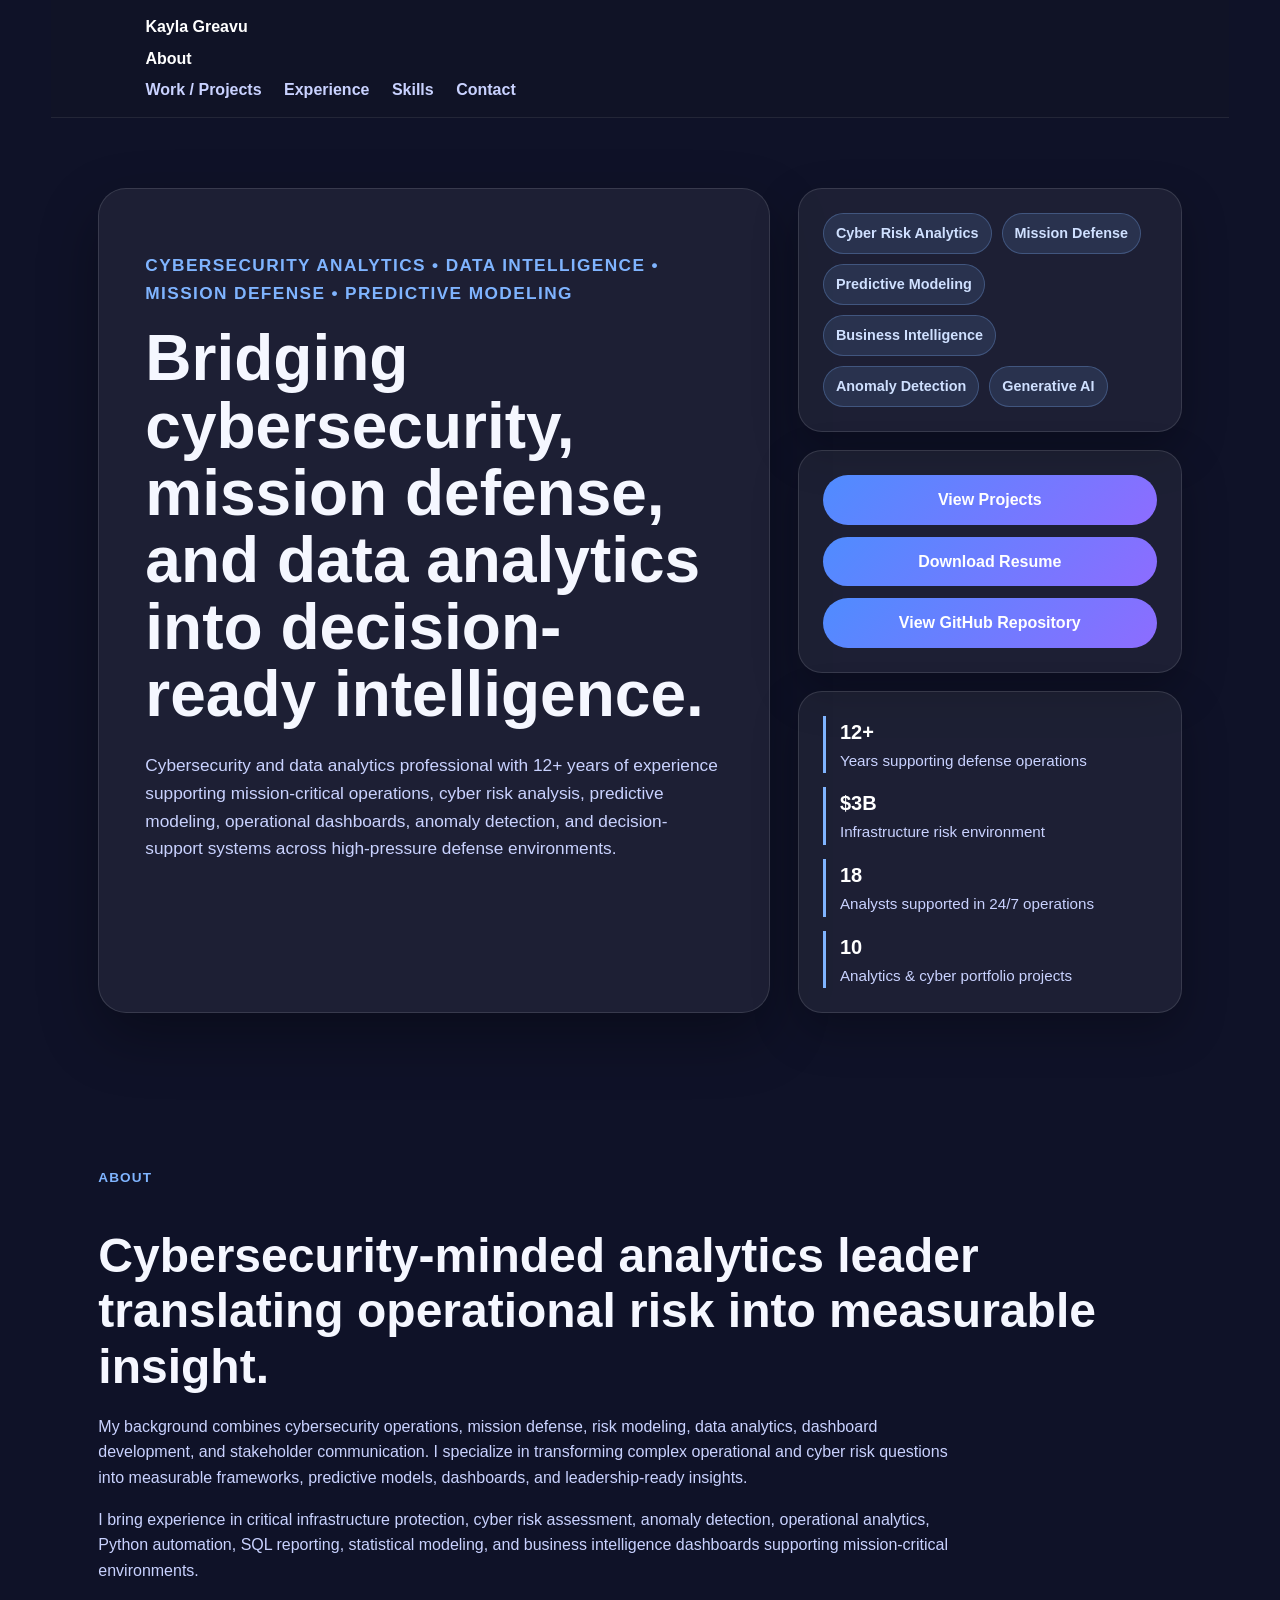
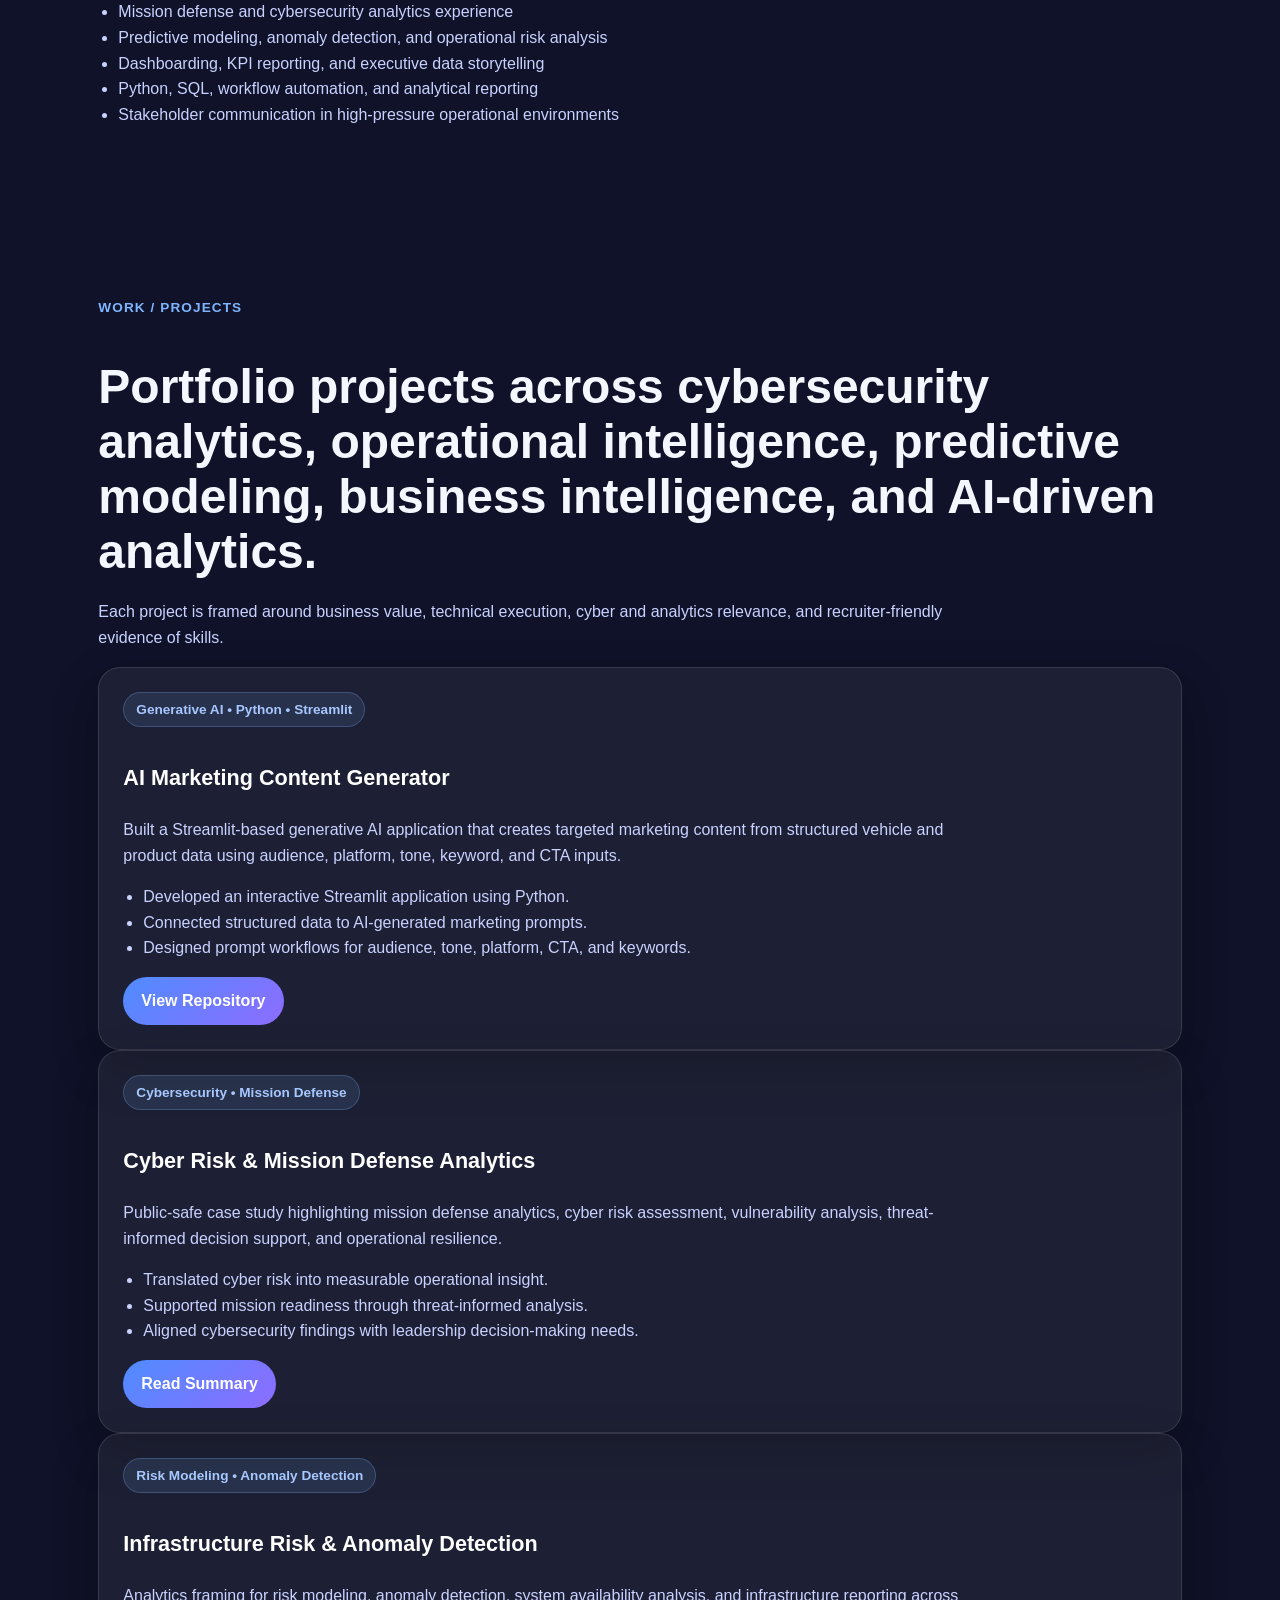
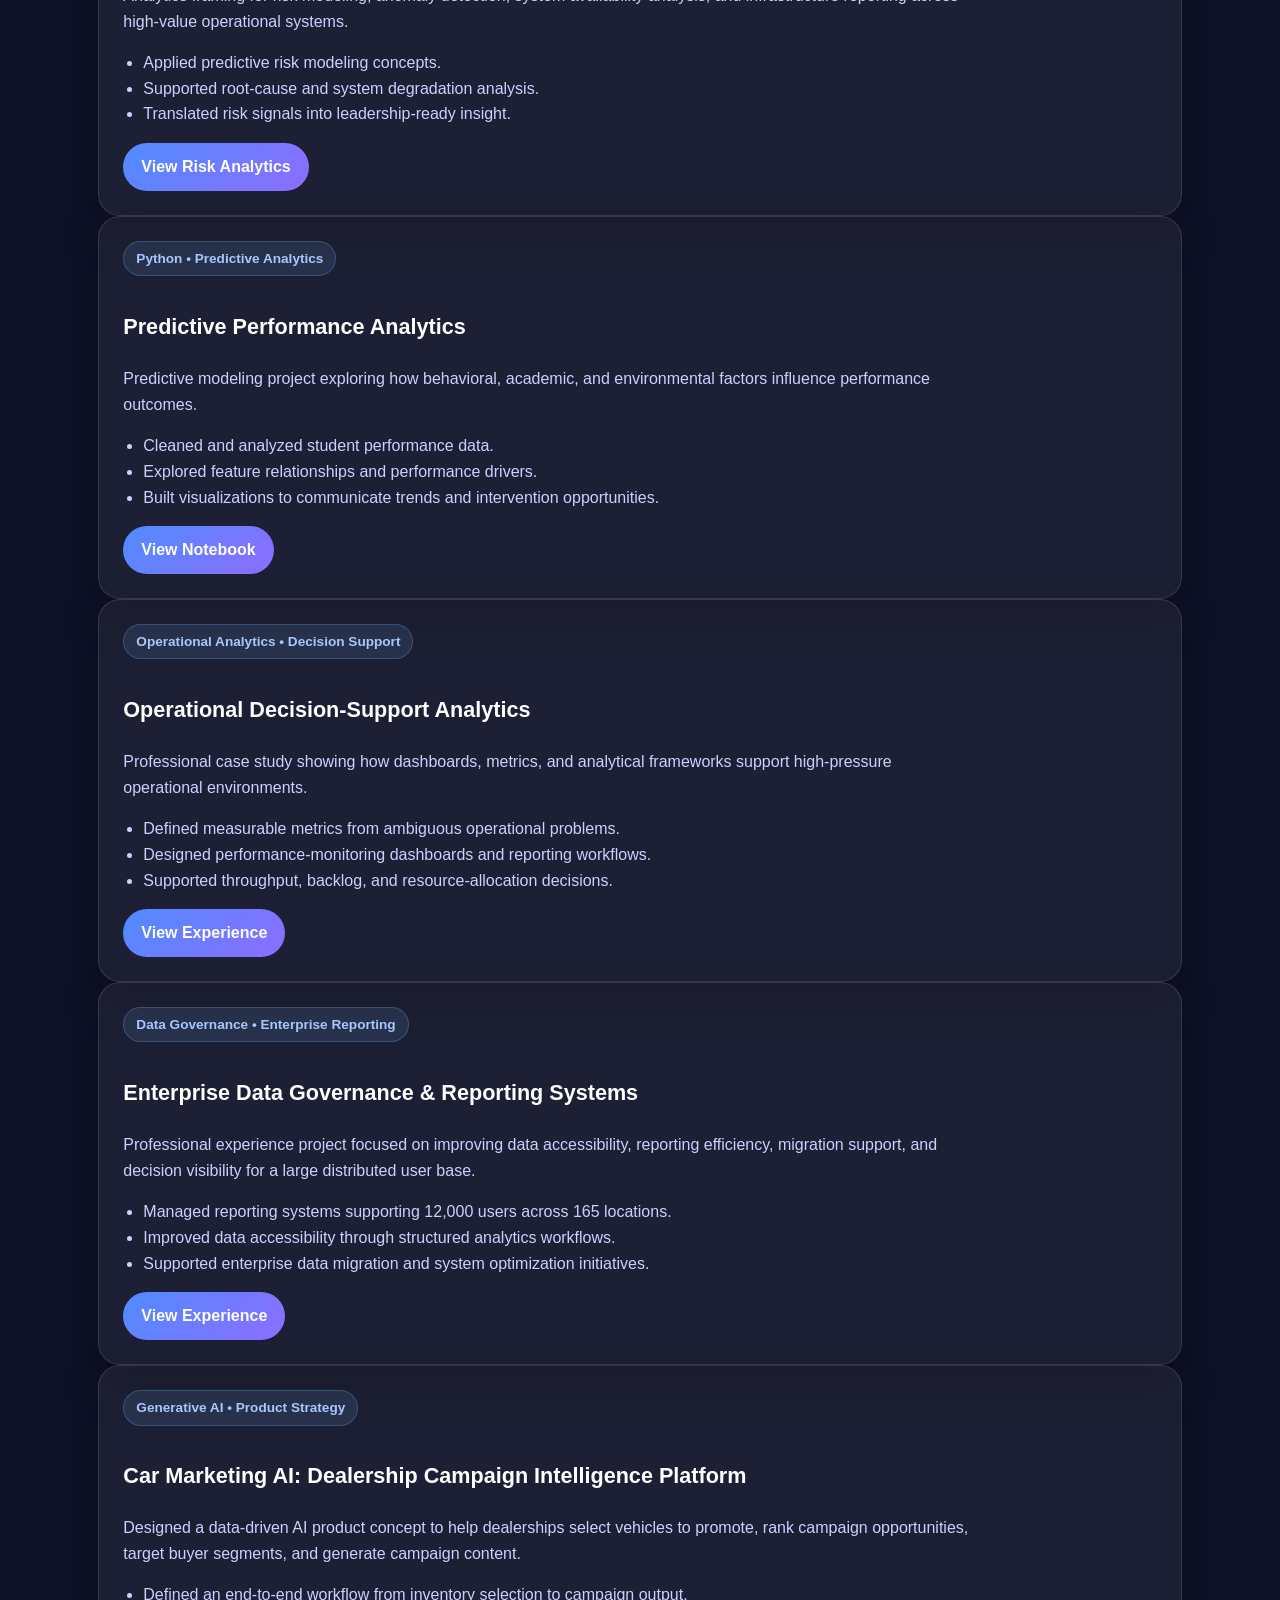
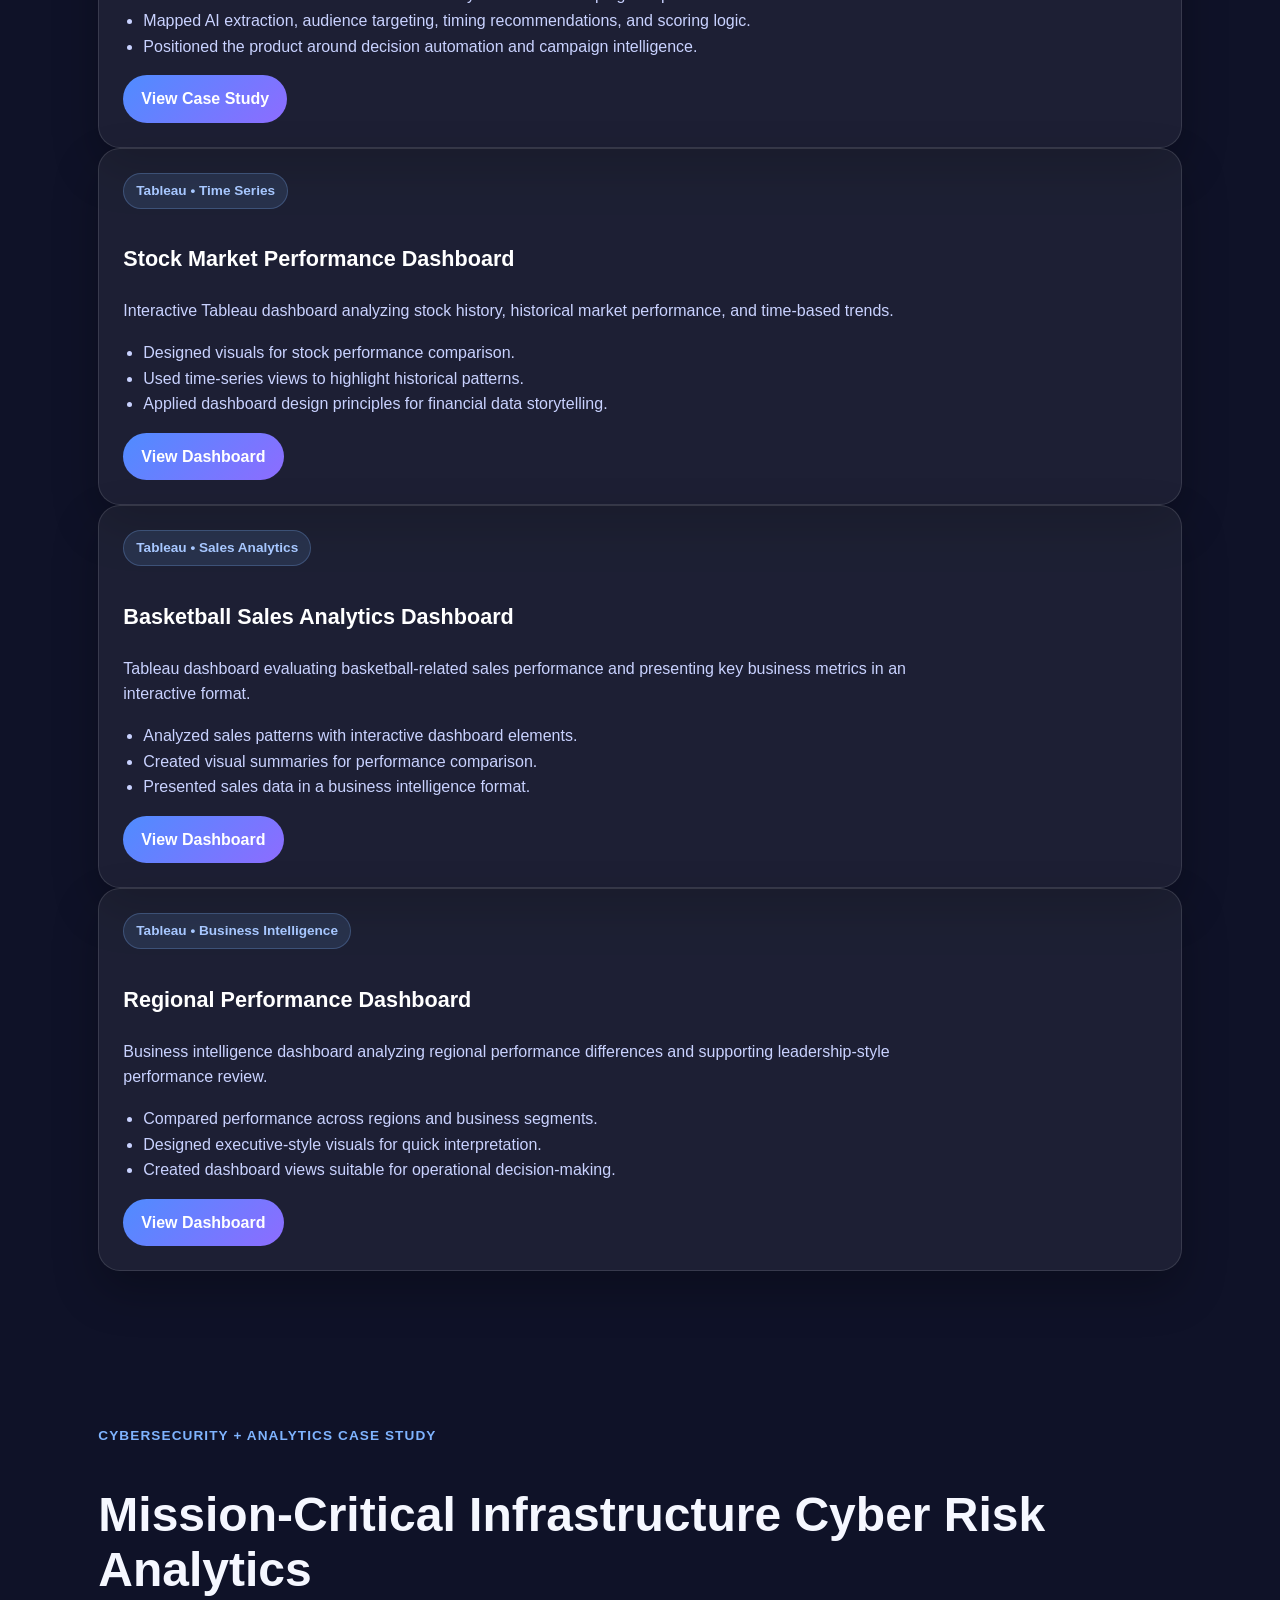
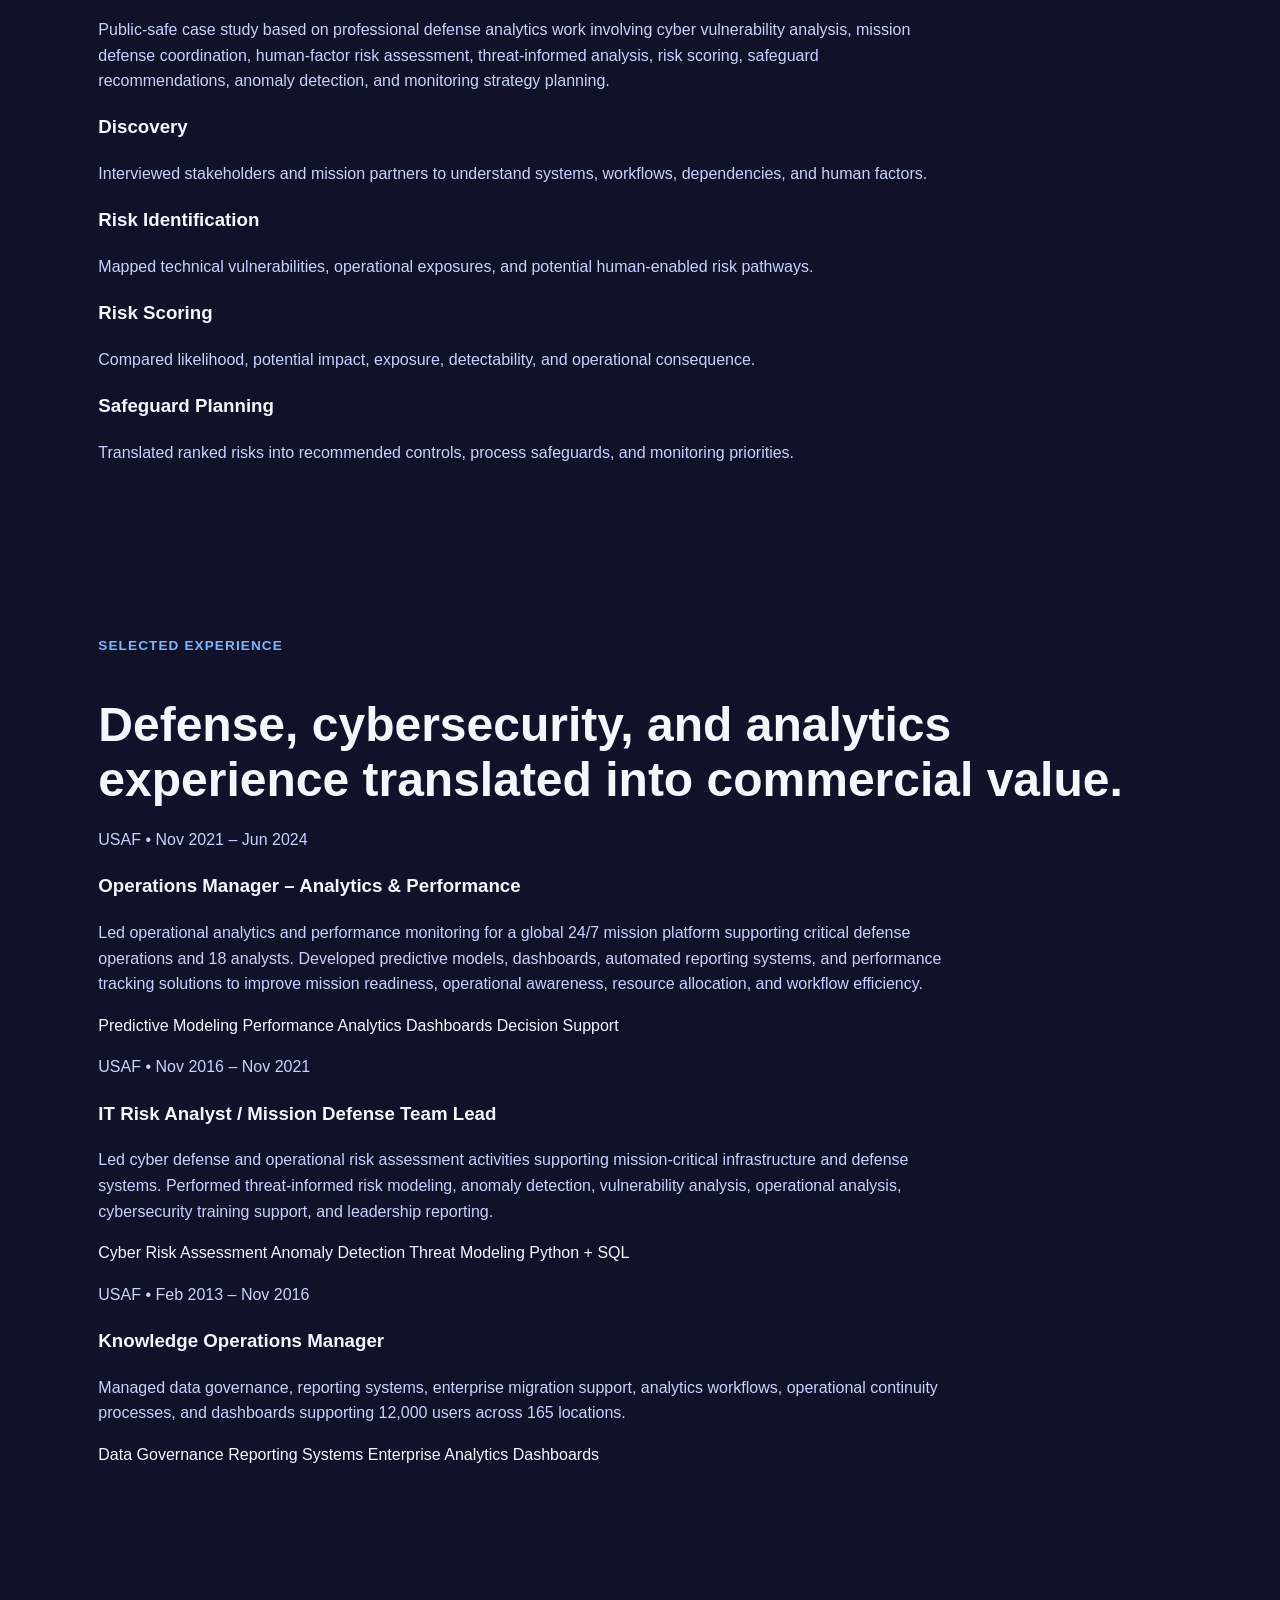
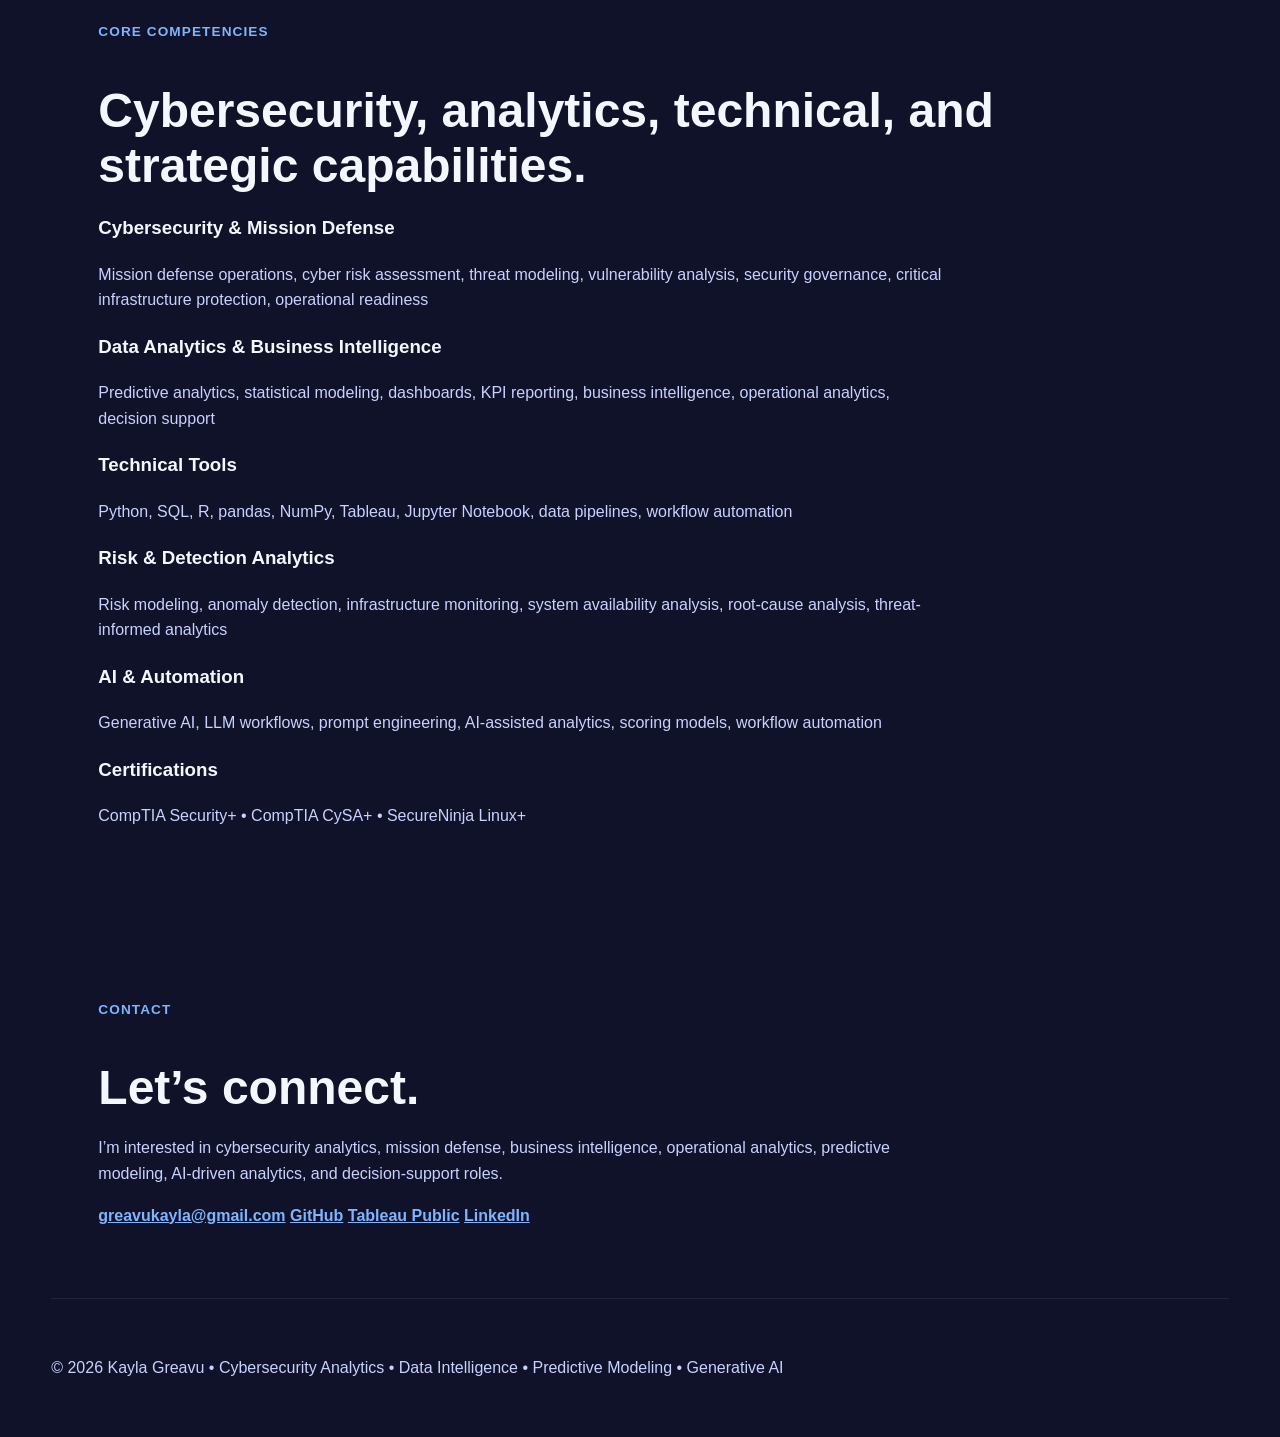
==== index.html @ f74350b9 "Update index.html" ====
<!DOCTYPE html>
<html lang="en">
<head>
  <meta charset="UTF-8" />
  <meta name="viewport" content="width=device-width, initial-scale=1.0" />

  <meta
    name="description"
    content="Kayla Greavu portfolio for cybersecurity analytics, mission defense, data analytics, predictive modeling, business intelligence, and generative AI projects."
  />

  <title>Kayla Greavu | Cybersecurity Analytics & Data Intelligence Portfolio</title>

  <link rel="stylesheet" href="Assets/CSS/style.css" />
</head>

<body>
  <header class="site-header">
    <nav class="navbar" aria-label="Primary navigation">
      <a class="brand" href="#home">Kayla Greavu</a>

      <div class="nav-links">
        <a href="#about">About</a>
        <a href="#projects">Work / Projects</a>
        <a href="#experience">Experience</a>
        <a href="#skills">Skills</a>
        <a href="#contact">Contact</a>
      </div>
    </nav>
  </header>

  <main>
    <section class="hero section-shell" id="home">
      <div class="hero-grid">
        <div class="hero-content">
          <p class="section-label">
            Cybersecurity Analytics • Data Intelligence • Mission Defense • Predictive Modeling
          </p>

          <h1>
            Bridging cybersecurity, mission defense, and data analytics into decision-ready intelligence.
          </h1>

          <p class="hero-copy">
            Cybersecurity and data analytics professional with 12+ years of experience supporting
            mission-critical operations, cyber risk analysis, predictive modeling, operational dashboards,
            anomaly detection, and decision-support systems across high-pressure defense environments.
          </p>
        </div>

        <aside class="hero-sidebar">
          <div class="hero-tags">
            <span>Cyber Risk Analytics</span>
            <span>Mission Defense</span>
            <span>Predictive Modeling</span>
            <span>Business Intelligence</span>
            <span>Anomaly Detection</span>
            <span>Generative AI</span>
          </div>

          <div class="hero-actions">
            <a href="#projects">View Projects</a>
            <a href="resume/Kayla_Greavu_Resume_2026.pdf">Download Resume</a>
            <a href="https://github.com/PaperCrane-Design/kayla-greavu-portfolio">
              View GitHub Repository
            </a>
          </div>

          <div class="hero-metrics">
            <div class="hero-metric">
              <strong>12+</strong>
              <span>Years supporting defense operations</span>
            </div>

            <div class="hero-metric">
              <strong>$3B</strong>
              <span>Infrastructure risk environment</span>
            </div>

            <div class="hero-metric">
              <strong>18</strong>
              <span>Analysts supported in 24/7 operations</span>
            </div>

            <div class="hero-metric">
              <strong>10</strong>
              <span>Analytics & cyber portfolio projects</span>
            </div>
          </div>
        </aside>
      </div>
    </section>

    <section id="about" class="section-shell two-column">
      <div>
        <p class="section-label">About</p>
        <h2>
          Cybersecurity-minded analytics leader translating operational risk into measurable insight.
        </h2>
      </div>

      <div>
        <p>
          My background combines cybersecurity operations, mission defense, risk modeling,
          data analytics, dashboard development, and stakeholder communication. I specialize
          in transforming complex operational and cyber risk questions into measurable frameworks,
          predictive models, dashboards, and leadership-ready insights.
        </p>

        <p>
          I bring experience in critical infrastructure protection, cyber risk assessment,
          anomaly detection, operational analytics, Python automation, SQL reporting,
          statistical modeling, and business intelligence dashboards supporting mission-critical environments.
        </p>

        <ul class="check-list">
          <li>Mission defense and cybersecurity analytics experience</li>
          <li>Predictive modeling, anomaly detection, and operational risk analysis</li>
          <li>Dashboarding, KPI reporting, and executive data storytelling</li>
          <li>Python, SQL, workflow automation, and analytical reporting</li>
          <li>Stakeholder communication in high-pressure operational environments</li>
        </ul>
      </div>
    </section>

    <section id="projects" class="section-shell">
      <div class="section-heading">
        <p class="section-label">Work / Projects</p>

        <h2>
          Portfolio projects across cybersecurity analytics, operational intelligence,
          predictive modeling, business intelligence, and AI-driven analytics.
        </h2>

        <p>
          Each project is framed around business value, technical execution, cyber and analytics relevance,
          and recruiter-friendly evidence of skills.
        </p>
      </div>

      <div class="project-grid">
        <article class="project-card featured">
          <span class="tag">Generative AI • Python • Streamlit</span>

          <h3>AI Marketing Content Generator</h3>

          <p>
            Built a Streamlit-based generative AI application that creates targeted marketing content
            from structured vehicle and product data using audience, platform, tone, keyword, and CTA inputs.
          </p>

          <ul>
            <li>Developed an interactive Streamlit application using Python.</li>
            <li>Connected structured data to AI-generated marketing prompts.</li>
            <li>Designed prompt workflows for audience, tone, platform, CTA, and keywords.</li>
          </ul>

          <a href="https://github.com/PaperCrane-Design/kayla-greavu-portfolio/tree/main/AI%20Marketing%20Content%20Generator">
            View Repository
          </a>
        </article>

        <article class="project-card">
          <span class="tag">Cybersecurity • Mission Defense</span>

          <h3>Cyber Risk & Mission Defense Analytics</h3>

          <p>
            Public-safe case study highlighting mission defense analytics, cyber risk assessment,
            vulnerability analysis, threat-informed decision support, and operational resilience.
          </p>

          <ul>
            <li>Translated cyber risk into measurable operational insight.</li>
            <li>Supported mission readiness through threat-informed analysis.</li>
            <li>Aligned cybersecurity findings with leadership decision-making needs.</li>
          </ul>

          <a href="#risk-analytics">Read Summary</a>
        </article>

        <article class="project-card">
          <span class="tag">Risk Modeling • Anomaly Detection</span>

          <h3>Infrastructure Risk & Anomaly Detection</h3>

          <p>
            Analytics framing for risk modeling, anomaly detection, system availability analysis,
            and infrastructure reporting across high-value operational systems.
          </p>

          <ul>
            <li>Applied predictive risk modeling concepts.</li>
            <li>Supported root-cause and system degradation analysis.</li>
            <li>Translated risk signals into leadership-ready insight.</li>
          </ul>

          <a href="#risk-analytics">View Risk Analytics</a>
        </article>

        <article class="project-card">
          <span class="tag">Python • Predictive Analytics</span>

          <h3>Predictive Performance Analytics</h3>

          <p>
            Predictive modeling project exploring how behavioral, academic, and environmental factors
            influence performance outcomes.
          </p>

          <ul>
            <li>Cleaned and analyzed student performance data.</li>
            <li>Explored feature relationships and performance drivers.</li>
            <li>Built visualizations to communicate trends and intervention opportunities.</li>
          </ul>

          <a href="notebooks/predictive-performance-analytics.ipynb">View Notebook</a>
        </article>

        <article class="project-card">
          <span class="tag">Operational Analytics • Decision Support</span>

          <h3>Operational Decision-Support Analytics</h3>

          <p>
            Professional case study showing how dashboards, metrics, and analytical frameworks
            support high-pressure operational environments.
          </p>

          <ul>
            <li>Defined measurable metrics from ambiguous operational problems.</li>
            <li>Designed performance-monitoring dashboards and reporting workflows.</li>
            <li>Supported throughput, backlog, and resource-allocation decisions.</li>
          </ul>

          <a href="#experience">View Experience</a>
        </article>

        <article class="project-card">
          <span class="tag">Data Governance • Enterprise Reporting</span>

          <h3>Enterprise Data Governance & Reporting Systems</h3>

          <p>
            Professional experience project focused on improving data accessibility, reporting efficiency,
            migration support, and decision visibility for a large distributed user base.
          </p>

          <ul>
            <li>Managed reporting systems supporting 12,000 users across 165 locations.</li>
            <li>Improved data accessibility through structured analytics workflows.</li>
            <li>Supported enterprise data migration and system optimization initiatives.</li>
          </ul>

          <a href="#experience">View Experience</a>
        </article>

        <article class="project-card">
          <span class="tag">Generative AI • Product Strategy</span>

          <h3>Car Marketing AI: Dealership Campaign Intelligence Platform</h3>

          <p>
            Designed a data-driven AI product concept to help dealerships select vehicles to promote,
            rank campaign opportunities, target buyer segments, and generate campaign content.
          </p>

          <ul>
            <li>Defined an end-to-end workflow from inventory selection to campaign output.</li>
            <li>Mapped AI extraction, audience targeting, timing recommendations, and scoring logic.</li>
            <li>Positioned the product around decision automation and campaign intelligence.</li>
          </ul>

          <a href="projects/car-marketing-ai-case-study/">View Case Study</a>
        </article>

        <article class="project-card">
          <span class="tag">Tableau • Time Series</span>

          <h3>Stock Market Performance Dashboard</h3>

          <p>
            Interactive Tableau dashboard analyzing stock history, historical market performance,
            and time-based trends.
          </p>

          <ul>
            <li>Designed visuals for stock performance comparison.</li>
            <li>Used time-series views to highlight historical patterns.</li>
            <li>Applied dashboard design principles for financial data storytelling.</li>
          </ul>

          <a href="https://public.tableau.com/app/profile/kayla.greavu/viz/Project3AdvancedVisualizationswithStockMarketData_17083080179260/StockHistoryDashboard">
            View Dashboard
          </a>
        </article>

        <article class="project-card">
          <span class="tag">Tableau • Sales Analytics</span>

          <h3>Basketball Sales Analytics Dashboard</h3>

          <p>
            Tableau dashboard evaluating basketball-related sales performance and presenting key business metrics
            in an interactive format.
          </p>

          <ul>
            <li>Analyzed sales patterns with interactive dashboard elements.</li>
            <li>Created visual summaries for performance comparison.</li>
            <li>Presented sales data in a business intelligence format.</li>
          </ul>

          <a href="https://public.tableau.com/app/profile/kayla.greavu/viz/BasketballSalesExercise/Dashboard1">
            View Dashboard
          </a>
        </article>

        <article class="project-card">
          <span class="tag">Tableau • Business Intelligence</span>

          <h3>Regional Performance Dashboard</h3>

          <p>
            Business intelligence dashboard analyzing regional performance differences and supporting
            leadership-style performance review.
          </p>

          <ul>
            <li>Compared performance across regions and business segments.</li>
            <li>Designed executive-style visuals for quick interpretation.</li>
            <li>Created dashboard views suitable for operational decision-making.</li>
          </ul>

          <a href="https://public.tableau.com/app/profile/kayla.greavu/viz/Greavu-Dashboard/RegionalPerformance">
            View Dashboard
          </a>
        </article>
      </div>
    </section>

    <section id="risk-analytics" class="section-shell accent-section">
      <p class="section-label">Cybersecurity + Analytics Case Study</p>

      <h2>Mission-Critical Infrastructure Cyber Risk Analytics</h2>

      <p>
        Public-safe case study based on professional defense analytics work involving cyber vulnerability analysis,
        mission defense coordination, human-factor risk assessment, threat-informed analysis, risk scoring,
        safeguard recommendations, anomaly detection, and monitoring strategy planning.
      </p>

      <div class="method-grid">
        <article>
          <h3>Discovery</h3>
          <p>
            Interviewed stakeholders and mission partners to understand systems, workflows,
            dependencies, and human factors.
          </p>
        </article>

        <article>
          <h3>Risk Identification</h3>
          <p>
            Mapped technical vulnerabilities, operational exposures, and potential human-enabled
            risk pathways.
          </p>
        </article>

        <article>
          <h3>Risk Scoring</h3>
          <p>
            Compared likelihood, potential impact, exposure, detectability, and operational consequence.
          </p>
        </article>

        <article>
          <h3>Safeguard Planning</h3>
          <p>
            Translated ranked risks into recommended controls, process safeguards, and monitoring priorities.
          </p>
        </article>
      </div>
    </section>

    <section id="experience" class="section-shell">
      <div class="section-heading">
        <p class="section-label">Selected Experience</p>

        <h2>Defense, cybersecurity, and analytics experience translated into commercial value.</h2>
      </div>

      <div class="timeline">
        <article>
          <p class="date">USAF • Nov 2021 – Jun 2024</p>

          <h3>Operations Manager – Analytics & Performance</h3>

          <p>
            Led operational analytics and performance monitoring for a global 24/7 mission platform
            supporting critical defense operations and 18 analysts. Developed predictive models,
            dashboards, automated reporting systems, and performance tracking solutions to improve
            mission readiness, operational awareness, resource allocation, and workflow efficiency.
          </p>

          <span>Predictive Modeling</span>
          <span>Performance Analytics</span>
          <span>Dashboards</span>
          <span>Decision Support</span>
        </article>

        <article>
          <p class="date">USAF • Nov 2016 – Nov 2021</p>

          <h3>IT Risk Analyst / Mission Defense Team Lead</h3>

          <p>
            Led cyber defense and operational risk assessment activities supporting mission-critical
            infrastructure and defense systems. Performed threat-informed risk modeling, anomaly detection,
            vulnerability analysis, operational analysis, cybersecurity training support, and leadership reporting.
          </p>

          <span>Cyber Risk Assessment</span>
          <span>Anomaly Detection</span>
          <span>Threat Modeling</span>
          <span>Python + SQL</span>
        </article>

        <article>
          <p class="date">USAF • Feb 2013 – Nov 2016</p>

          <h3>Knowledge Operations Manager</h3>

          <p>
            Managed data governance, reporting systems, enterprise migration support, analytics workflows,
            operational continuity processes, and dashboards supporting 12,000 users across 165 locations.
          </p>

          <span>Data Governance</span>
          <span>Reporting Systems</span>
          <span>Enterprise Analytics</span>
          <span>Dashboards</span>
        </article>
      </div>
    </section>

    <section id="skills" class="section-shell">
      <div class="section-heading">
        <p class="section-label">Core Competencies</p>

        <h2>Cybersecurity, analytics, technical, and strategic capabilities.</h2>
      </div>

      <div class="skills-grid">
        <article>
          <h3>Cybersecurity & Mission Defense</h3>
          <p>
            Mission defense operations, cyber risk assessment, threat modeling, vulnerability analysis,
            security governance, critical infrastructure protection, operational readiness
          </p>
        </article>

        <article>
          <h3>Data Analytics & Business Intelligence</h3>
          <p>
            Predictive analytics, statistical modeling, dashboards, KPI reporting,
            business intelligence, operational analytics, decision support
          </p>
        </article>

        <article>
          <h3>Technical Tools</h3>
          <p>
            Python, SQL, R, pandas, NumPy, Tableau, Jupyter Notebook,
            data pipelines, workflow automation
          </p>
        </article>

        <article>
          <h3>Risk & Detection Analytics</h3>
          <p>
            Risk modeling, anomaly detection, infrastructure monitoring, system availability analysis,
            root-cause analysis, threat-informed analytics
          </p>
        </article>

        <article>
          <h3>AI & Automation</h3>
          <p>
            Generative AI, LLM workflows, prompt engineering, AI-assisted analytics,
            scoring models, workflow automation
          </p>
        </article>

        <article>
          <h3>Certifications</h3>
          <p>
            CompTIA Security+ • CompTIA CySA+ • SecureNinja Linux+
          </p>
        </article>
      </div>
    </section>

    <section id="contact" class="section-shell contact-section">
      <p class="section-label">Contact</p>

      <h2>Let’s connect.</h2>

      <p>
        I’m interested in cybersecurity analytics, mission defense, business intelligence,
        operational analytics, predictive modeling, AI-driven analytics, and decision-support roles.
      </p>

      <div class="contact-links">
        <a href="mailto:greavukayla@gmail.com">greavukayla@gmail.com</a>
        <a href="https://github.com/PaperCrane-Design">GitHub</a>
        <a href="https://public.tableau.com/app/profile/kayla.greavu">Tableau Public</a>
        <a href="https://www.linkedin.com/">LinkedIn</a>
      </div>
    </section>
  </main>

  <footer>
    <p>
      © 2026 Kayla Greavu • Cybersecurity Analytics • Data Intelligence • Predictive Modeling • Generative AI
    </p>
  </footer>
</body>
</html>
---- Assets/CSS/style.css ----
* {
  box-sizing: border-box;
}

body {
  margin: 0;
  font-family: Inter, Arial, sans-serif;
  background: #0f1228;
  color: #f5f7ff;
  line-height: 1.6;
}

a {
  color: #7fb4ff;
  font-weight: 600;
}

nav {
  position: sticky;
  top: 0;
  z-index: 10;
  background: #101326;
  border-bottom: 1px solid rgba(255,255,255,.08);
  padding: 14px 8%;
}

nav a {
  margin-right: 18px;
  color: #c9d2ff;
  text-decoration: none;
}

nav a:first-child {
  display: block;
  font-weight: 800;
  color: #fff;
  margin-bottom: 6px;
}

section,
header,
main,
footer {
  width: min(1180px, 92%);
  margin: 0 auto;
}

.hero,
#home {
  padding: 90px 0 70px;
}

.hero-grid {
  display: grid;
  grid-template-columns: 1fr;
  gap: 28px;
}

.kicker,
.section-label {
  color: #7fb4ff;
  text-transform: uppercase;
  letter-spacing: .08em;
  font-size: .85rem;
  font-weight: 800;
}

h1 {
  max-width: 900px;
  font-size: clamp(2.8rem, 6vw, 5.3rem);
  line-height: 1.05;
  margin: 20px 0;
}

h2 {
  font-size: clamp(2rem, 4vw, 3rem);
  line-height: 1.15;
  margin-bottom: 20px;
}

p {
  color: #c9d2ff;
  max-width: 850px;
}

.button-group {
  display: flex;
  flex-wrap: wrap;
  gap: 14px;
  margin: 28px 0;
}

.btn,
.button-group a,
.project-card a {
  display: inline-block;
  padding: 11px 18px;
  border-radius: 999px;
  background: linear-gradient(135deg, #4f8cff, #8d6cff);
  color: #fff;
  text-decoration: none;
  font-weight: 800;
}

.metrics-grid {
  display: grid;
  grid-template-columns: repeat(auto-fit, minmax(160px, 1fr));
  gap: 16px;
  margin-top: 32px;
}

.metric-card,
.card,
.project-card {
  background: rgba(255,255,255,.06);
  border: 1px solid rgba(255,255,255,.12);
  border-radius: 22px;
  padding: 24px;
  box-shadow: 0 20px 45px rgba(0,0,0,.25);
}

.metric-card h3 {
  color: #fff;
  font-size: 1.8rem;
  margin: 0;
}

.project-card h3 {
  color: #fff;
  font-size: 1.35rem;
}

.projects-grid {
  display: grid;
  grid-template-columns: repeat(auto-fit, minmax(290px, 1fr));
  gap: 24px;
  margin-top: 32px;
}

.tag {
  display: inline-block;
  color: #a7c7ff;
  background: rgba(127,180,255,.12);
  border: 1px solid rgba(127,180,255,.25);
  border-radius: 999px;
  padding: 6px 12px;
  font-size: .85rem;
  font-weight: 700;
  margin-bottom: 12px;
}

ul {
  color: #c9d2ff;
  padding-left: 20px;
}

section {
  padding: 70px 0;
}

footer {
  padding: 40px 0;
  color: #aeb8e6;
  border-top: 1px solid rgba(255,255,255,.08);
}

@media (min-width: 900px) {
  .hero-grid {
    grid-template-columns: 1.1fr .9fr;
    align-items: center;
  }
}

@media (max-width: 700px) {
  nav a {
    display: inline-block;
    margin-bottom: 8px;
  }

  h1 {
    font-size: 2.7rem;
  }

  .hero,
  #home {
    padding-top: 55px;
  }
}

/* =========================
   CLEAN HERO CARD REDESIGN
========================= */

.hero,
#home {
  padding: 70px 0;
}

.hero-grid {
  max-width: 1180px;
  margin: 0 auto;
  display: grid;
  grid-template-columns: 1.4fr 0.8fr;
  gap: 28px;
  align-items: stretch;
}

.hero-content {
  background: rgba(255, 255, 255, 0.06);
  border: 1px solid rgba(255, 255, 255, 0.12);
  border-radius: 28px;
  padding: 46px;
  box-shadow: 0 24px 60px rgba(0, 0, 0, 0.32);
}

.hero-content h1 {
  font-size: clamp(2.7rem, 5vw, 4.8rem);
  line-height: 1.05;
  margin: 18px 0 24px;
  max-width: 820px;
}

.hero-content p {
  font-size: 1.08rem;
  max-width: 760px;
}

.hero-sidebar {
  display: grid;
  gap: 18px;
}

.hero-tags,
.hero-actions,
.hero-metrics {
  background: rgba(255, 255, 255, 0.06);
  border: 1px solid rgba(255, 255, 255, 0.12);
  border-radius: 24px;
  padding: 24px;
  box-shadow: 0 18px 45px rgba(0, 0, 0, 0.25);
}

.hero-tags {
  display: flex;
  flex-wrap: wrap;
  gap: 10px;
}

.hero-tags span {
  display: inline-block;
  background: rgba(127, 180, 255, 0.13);
  border: 1px solid rgba(127, 180, 255, 0.28);
  color: #cfe0ff;
  padding: 8px 12px;
  border-radius: 999px;
  font-size: 0.9rem;
  font-weight: 700;
}

.hero-actions {
  display: grid;
  gap: 12px;
}

.hero-actions a {
  text-align: center;
  padding: 12px 16px;
  border-radius: 999px;
  text-decoration: none;
  background: linear-gradient(135deg, #4f8cff, #8d6cff);
  color: #ffffff;
  font-weight: 800;
}

.hero-metrics {
  display: grid;
  gap: 14px;
}

.hero-metric {
  border-left: 3px solid #7fb4ff;
  padding-left: 14px;
}

.hero-metric strong {
  display: block;
  color: #ffffff;
  font-size: 1.25rem;
}

.hero-metric span {
  color: #c9d2ff;
  font-size: 0.95rem;
}

/* Hide old stretched hero pieces if your HTML still has them */
.hero > .kicker,
.hero > .button-group,
.hero > .metrics-grid {
  display: none;
}

@media (max-width: 950px) {
  .hero-grid {
    grid-template-columns: 1fr;
  }

  .hero-content {
    padding: 34px;
  }
}

@media (max-width: 600px) {
  .hero-content {
    padding: 26px;
  }

  .hero-content h1 {
    font-size: 2.45rem;
  }
}
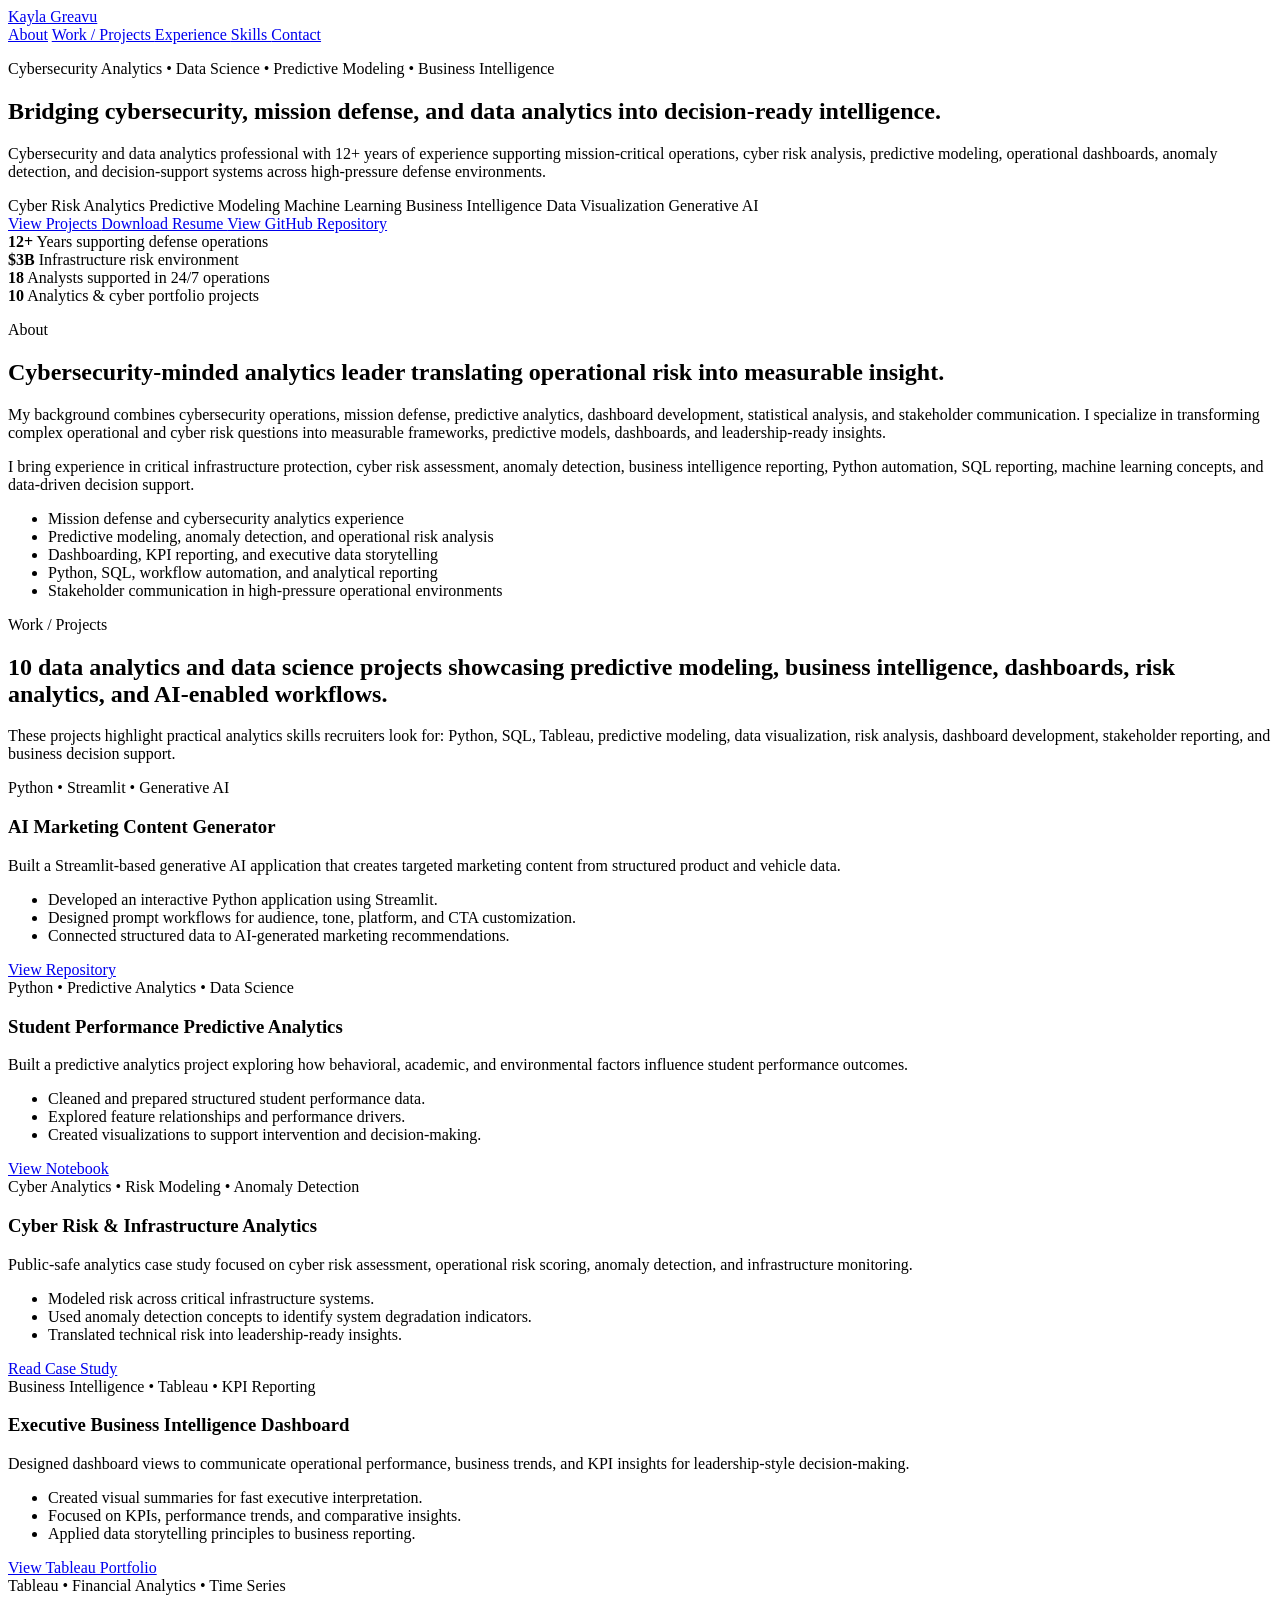
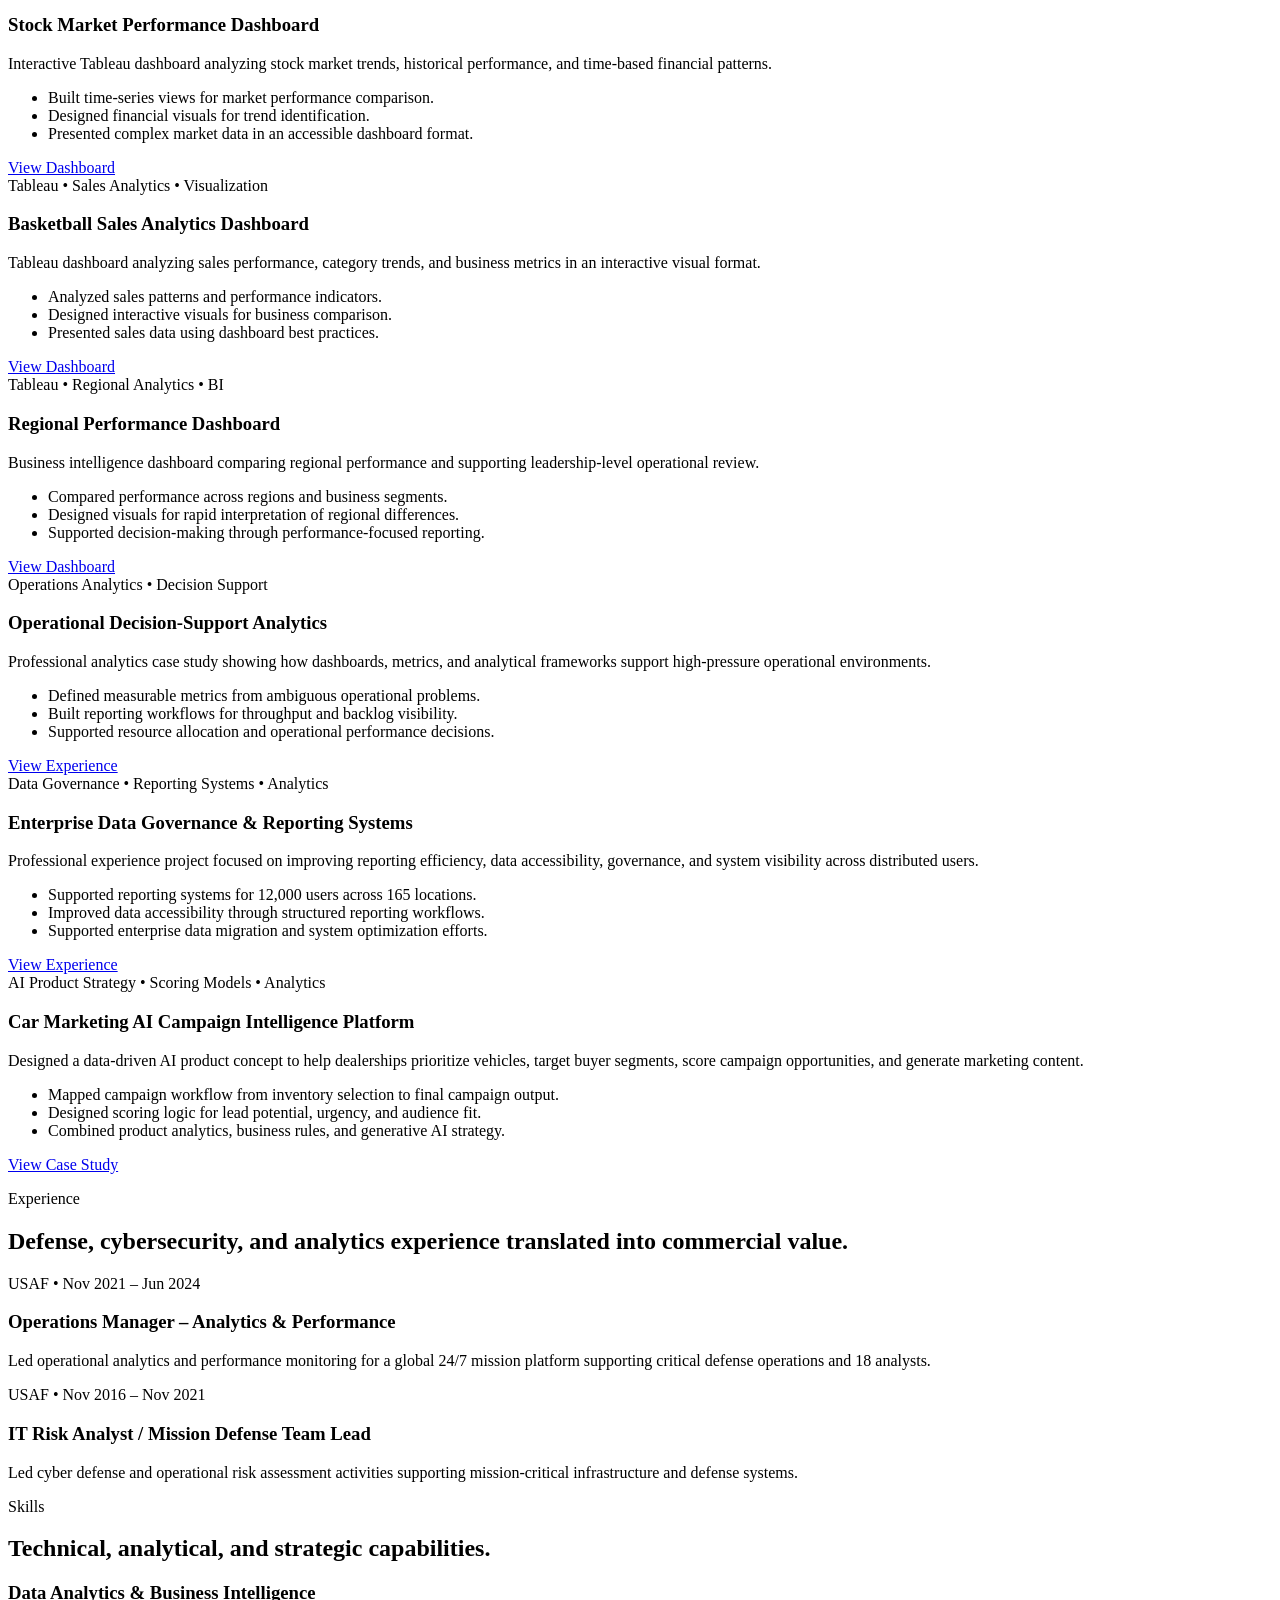
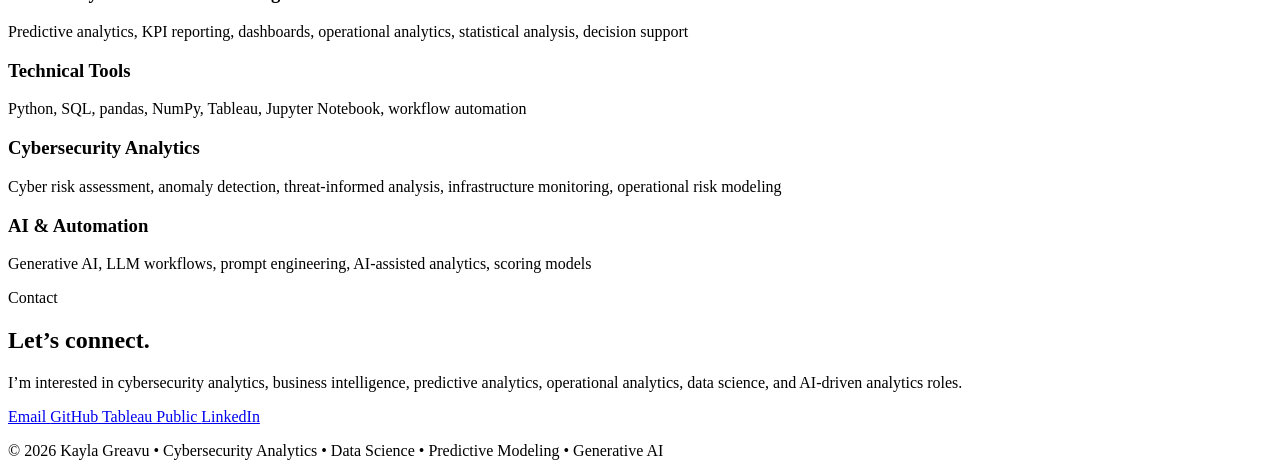
==== commit be8cc695: "Update index.html" ====
--- a/index.html
+++ b/index.html
@@ -6,67 +6,121 @@
 
   <meta
     name="description"
-    content="Kayla Greavu portfolio for cybersecurity analytics, mission defense, data analytics, predictive modeling, business intelligence, and generative AI projects."
+    content="Kayla Greavu portfolio for cybersecurity analytics, data science, predictive modeling, business intelligence, and generative AI projects."
   />
 
-  <title>Kayla Greavu | Cybersecurity Analytics & Data Intelligence Portfolio</title>
-
-  <link rel="stylesheet" href="Assets/CSS/style.css" />
+  <title>
+    Kayla Greavu | Cybersecurity Analytics & Data Intelligence Portfolio
+  </title>
+
+  <link rel="stylesheet" href="assets/css/style.css" />
 </head>
 
 <body>
+
+  <!-- =========================
+       NAVIGATION
+  ========================== -->
+
   <header class="site-header">
+
     <nav class="navbar" aria-label="Primary navigation">
-      <a class="brand" href="#home">Kayla Greavu</a>
+
+      <a class="brand" href="#home">
+        Kayla Greavu
+      </a>
 
       <div class="nav-links">
+
         <a href="#about">About</a>
-        <a href="#projects">Work / Projects</a>
-        <a href="#experience">Experience</a>
-        <a href="#skills">Skills</a>
-        <a href="#contact">Contact</a>
-      </div>
+
+        <a href="#projects">
+          Work / Projects
+        </a>
+
+        <a href="#experience">
+          Experience
+        </a>
+
+        <a href="#skills">
+          Skills
+        </a>
+
+        <a href="#contact">
+          Contact
+        </a>
+
+      </div>
+
     </nav>
+
   </header>
 
   <main>
+
+    <!-- =========================
+         HERO SECTION
+    ========================== -->
+
     <section class="hero section-shell" id="home">
+
       <div class="hero-grid">
+
+        <!-- LEFT CONTENT -->
+
         <div class="hero-content">
+
           <p class="section-label">
-            Cybersecurity Analytics • Data Intelligence • Mission Defense • Predictive Modeling
+            Cybersecurity Analytics • Data Science • Predictive Modeling • Business Intelligence
           </p>
 
           <h1>
-            Bridging cybersecurity, mission defense, and data analytics into decision-ready intelligence.
+            Bridging cybersecurity, mission defense,
+            and data analytics into decision-ready intelligence.
           </h1>
 
           <p class="hero-copy">
             Cybersecurity and data analytics professional with 12+ years of experience supporting
-            mission-critical operations, cyber risk analysis, predictive modeling, operational dashboards,
-            anomaly detection, and decision-support systems across high-pressure defense environments.
-          </p>
+            mission-critical operations, cyber risk analysis, predictive modeling,
+            operational dashboards, anomaly detection, and decision-support systems
+            across high-pressure defense environments.
+          </p>
+
         </div>
 
+        <!-- RIGHT SIDEBAR -->
+
         <aside class="hero-sidebar">
+
           <div class="hero-tags">
+
             <span>Cyber Risk Analytics</span>
-            <span>Mission Defense</span>
             <span>Predictive Modeling</span>
+            <span>Machine Learning</span>
             <span>Business Intelligence</span>
-            <span>Anomaly Detection</span>
+            <span>Data Visualization</span>
             <span>Generative AI</span>
+
           </div>
 
           <div class="hero-actions">
-            <a href="#projects">View Projects</a>
-            <a href="resume/Kayla_Greavu_Resume_2026.pdf">Download Resume</a>
+
+            <a href="#projects">
+              View Projects
+            </a>
+
+            <a href="resume/Kayla_Greavu_Resume_2026.pdf">
+              Download Resume
+            </a>
+
             <a href="https://github.com/PaperCrane-Design/kayla-greavu-portfolio">
               View GitHub Repository
             </a>
+
           </div>
 
           <div class="hero-metrics">
+
             <div class="hero-metric">
               <strong>12+</strong>
               <span>Years supporting defense operations</span>
@@ -86,444 +140,706 @@
               <strong>10</strong>
               <span>Analytics & cyber portfolio projects</span>
             </div>
+
           </div>
+
         </aside>
-      </div>
+
+      </div>
+
     </section>
 
+    <!-- =========================
+         ABOUT
+    ========================== -->
+
     <section id="about" class="section-shell two-column">
+
       <div>
-        <p class="section-label">About</p>
+
+        <p class="section-label">
+          About
+        </p>
+
         <h2>
           Cybersecurity-minded analytics leader translating operational risk into measurable insight.
         </h2>
+
       </div>
 
       <div>
+
         <p>
-          My background combines cybersecurity operations, mission defense, risk modeling,
-          data analytics, dashboard development, and stakeholder communication. I specialize
-          in transforming complex operational and cyber risk questions into measurable frameworks,
+          My background combines cybersecurity operations, mission defense,
+          predictive analytics, dashboard development,
+          statistical analysis, and stakeholder communication.
+          I specialize in transforming complex operational
+          and cyber risk questions into measurable frameworks,
           predictive models, dashboards, and leadership-ready insights.
         </p>
 
         <p>
-          I bring experience in critical infrastructure protection, cyber risk assessment,
-          anomaly detection, operational analytics, Python automation, SQL reporting,
-          statistical modeling, and business intelligence dashboards supporting mission-critical environments.
+          I bring experience in critical infrastructure protection,
+          cyber risk assessment, anomaly detection,
+          business intelligence reporting,
+          Python automation, SQL reporting,
+          machine learning concepts,
+          and data-driven decision support.
         </p>
 
         <ul class="check-list">
-          <li>Mission defense and cybersecurity analytics experience</li>
-          <li>Predictive modeling, anomaly detection, and operational risk analysis</li>
-          <li>Dashboarding, KPI reporting, and executive data storytelling</li>
-          <li>Python, SQL, workflow automation, and analytical reporting</li>
-          <li>Stakeholder communication in high-pressure operational environments</li>
+
+          <li>
+            Mission defense and cybersecurity analytics experience
+          </li>
+
+          <li>
+            Predictive modeling, anomaly detection, and operational risk analysis
+          </li>
+
+          <li>
+            Dashboarding, KPI reporting, and executive data storytelling
+          </li>
+
+          <li>
+            Python, SQL, workflow automation, and analytical reporting
+          </li>
+
+          <li>
+            Stakeholder communication in high-pressure operational environments
+          </li>
+
         </ul>
-      </div>
+
+      </div>
+
     </section>
 
+    <!-- =========================
+         PROJECTS
+    ========================== -->
+
     <section id="projects" class="section-shell">
+
       <div class="section-heading">
-        <p class="section-label">Work / Projects</p>
+
+        <p class="section-label">
+          Work / Projects
+        </p>
 
         <h2>
-          Portfolio projects across cybersecurity analytics, operational intelligence,
-          predictive modeling, business intelligence, and AI-driven analytics.
+          10 data analytics and data science projects showcasing predictive modeling,
+          business intelligence, dashboards, risk analytics, and AI-enabled workflows.
         </h2>
 
         <p>
-          Each project is framed around business value, technical execution, cyber and analytics relevance,
-          and recruiter-friendly evidence of skills.
+          These projects highlight practical analytics skills recruiters look for:
+          Python, SQL, Tableau, predictive modeling, data visualization,
+          risk analysis, dashboard development,
+          stakeholder reporting, and business decision support.
         </p>
+
       </div>
 
       <div class="project-grid">
+
+        <!-- PROJECT 1 -->
+
         <article class="project-card featured">
-          <span class="tag">Generative AI • Python • Streamlit</span>
-
-          <h3>AI Marketing Content Generator</h3>
-
-          <p>
-            Built a Streamlit-based generative AI application that creates targeted marketing content
-            from structured vehicle and product data using audience, platform, tone, keyword, and CTA inputs.
-          </p>
-
-          <ul>
-            <li>Developed an interactive Streamlit application using Python.</li>
-            <li>Connected structured data to AI-generated marketing prompts.</li>
-            <li>Designed prompt workflows for audience, tone, platform, CTA, and keywords.</li>
+
+          <span class="tag">
+            Python • Streamlit • Generative AI
+          </span>
+
+          <h3>
+            AI Marketing Content Generator
+          </h3>
+
+          <p>
+            Built a Streamlit-based generative AI application that creates targeted marketing
+            content from structured product and vehicle data.
+          </p>
+
+          <ul>
+
+            <li>
+              Developed an interactive Python application using Streamlit.
+            </li>
+
+            <li>
+              Designed prompt workflows for audience, tone, platform,
+              and CTA customization.
+            </li>
+
+            <li>
+              Connected structured data to AI-generated marketing recommendations.
+            </li>
+
           </ul>
 
           <a href="https://github.com/PaperCrane-Design/kayla-greavu-portfolio/tree/main/AI%20Marketing%20Content%20Generator">
             View Repository
           </a>
-        </article>
+
+        </article>
+
+        <!-- PROJECT 2 -->
 
         <article class="project-card">
-          <span class="tag">Cybersecurity • Mission Defense</span>
-
-          <h3>Cyber Risk & Mission Defense Analytics</h3>
-
-          <p>
-            Public-safe case study highlighting mission defense analytics, cyber risk assessment,
-            vulnerability analysis, threat-informed decision support, and operational resilience.
-          </p>
-
-          <ul>
-            <li>Translated cyber risk into measurable operational insight.</li>
-            <li>Supported mission readiness through threat-informed analysis.</li>
-            <li>Aligned cybersecurity findings with leadership decision-making needs.</li>
-          </ul>
-
-          <a href="#risk-analytics">Read Summary</a>
-        </article>
+
+          <span class="tag">
+            Python • Predictive Analytics • Data Science
+          </span>
+
+          <h3>
+            Student Performance Predictive Analytics
+          </h3>
+
+          <p>
+            Built a predictive analytics project exploring how behavioral,
+            academic, and environmental factors influence student performance outcomes.
+          </p>
+
+          <ul>
+
+            <li>
+              Cleaned and prepared structured student performance data.
+            </li>
+
+            <li>
+              Explored feature relationships and performance drivers.
+            </li>
+
+            <li>
+              Created visualizations to support intervention and decision-making.
+            </li>
+
+          </ul>
+
+          <a href="notebooks/predictive-performance-analytics.ipynb">
+            View Notebook
+          </a>
+
+        </article>
+
+        <!-- PROJECT 3 -->
 
         <article class="project-card">
-          <span class="tag">Risk Modeling • Anomaly Detection</span>
-
-          <h3>Infrastructure Risk & Anomaly Detection</h3>
-
-          <p>
-            Analytics framing for risk modeling, anomaly detection, system availability analysis,
-            and infrastructure reporting across high-value operational systems.
-          </p>
-
-          <ul>
-            <li>Applied predictive risk modeling concepts.</li>
-            <li>Supported root-cause and system degradation analysis.</li>
-            <li>Translated risk signals into leadership-ready insight.</li>
-          </ul>
-
-          <a href="#risk-analytics">View Risk Analytics</a>
-        </article>
+
+          <span class="tag">
+            Cyber Analytics • Risk Modeling • Anomaly Detection
+          </span>
+
+          <h3>
+            Cyber Risk & Infrastructure Analytics
+          </h3>
+
+          <p>
+            Public-safe analytics case study focused on cyber risk assessment,
+            operational risk scoring, anomaly detection,
+            and infrastructure monitoring.
+          </p>
+
+          <ul>
+
+            <li>
+              Modeled risk across critical infrastructure systems.
+            </li>
+
+            <li>
+              Used anomaly detection concepts to identify system degradation indicators.
+            </li>
+
+            <li>
+              Translated technical risk into leadership-ready insights.
+            </li>
+
+          </ul>
+
+          <a href="#risk-analytics">
+            Read Case Study
+          </a>
+
+        </article>
+
+        <!-- PROJECT 4 -->
 
         <article class="project-card">
-          <span class="tag">Python • Predictive Analytics</span>
-
-          <h3>Predictive Performance Analytics</h3>
-
-          <p>
-            Predictive modeling project exploring how behavioral, academic, and environmental factors
-            influence performance outcomes.
-          </p>
-
-          <ul>
-            <li>Cleaned and analyzed student performance data.</li>
-            <li>Explored feature relationships and performance drivers.</li>
-            <li>Built visualizations to communicate trends and intervention opportunities.</li>
-          </ul>
-
-          <a href="notebooks/predictive-performance-analytics.ipynb">View Notebook</a>
-        </article>
+
+          <span class="tag">
+            Business Intelligence • Tableau • KPI Reporting
+          </span>
+
+          <h3>
+            Executive Business Intelligence Dashboard
+          </h3>
+
+          <p>
+            Designed dashboard views to communicate operational performance,
+            business trends, and KPI insights for leadership-style decision-making.
+          </p>
+
+          <ul>
+
+            <li>
+              Created visual summaries for fast executive interpretation.
+            </li>
+
+            <li>
+              Focused on KPIs, performance trends, and comparative insights.
+            </li>
+
+            <li>
+              Applied data storytelling principles to business reporting.
+            </li>
+
+          </ul>
+
+          <a href="https://public.tableau.com/app/profile/kayla.greavu/vizzes">
+            View Tableau Portfolio
+          </a>
+
+        </article>
+
+        <!-- PROJECT 5 -->
 
         <article class="project-card">
-          <span class="tag">Operational Analytics • Decision Support</span>
-
-          <h3>Operational Decision-Support Analytics</h3>
-
-          <p>
-            Professional case study showing how dashboards, metrics, and analytical frameworks
-            support high-pressure operational environments.
-          </p>
-
-          <ul>
-            <li>Defined measurable metrics from ambiguous operational problems.</li>
-            <li>Designed performance-monitoring dashboards and reporting workflows.</li>
-            <li>Supported throughput, backlog, and resource-allocation decisions.</li>
-          </ul>
-
-          <a href="#experience">View Experience</a>
-        </article>
-
-        <article class="project-card">
-          <span class="tag">Data Governance • Enterprise Reporting</span>
-
-          <h3>Enterprise Data Governance & Reporting Systems</h3>
-
-          <p>
-            Professional experience project focused on improving data accessibility, reporting efficiency,
-            migration support, and decision visibility for a large distributed user base.
-          </p>
-
-          <ul>
-            <li>Managed reporting systems supporting 12,000 users across 165 locations.</li>
-            <li>Improved data accessibility through structured analytics workflows.</li>
-            <li>Supported enterprise data migration and system optimization initiatives.</li>
-          </ul>
-
-          <a href="#experience">View Experience</a>
-        </article>
-
-        <article class="project-card">
-          <span class="tag">Generative AI • Product Strategy</span>
-
-          <h3>Car Marketing AI: Dealership Campaign Intelligence Platform</h3>
-
-          <p>
-            Designed a data-driven AI product concept to help dealerships select vehicles to promote,
-            rank campaign opportunities, target buyer segments, and generate campaign content.
-          </p>
-
-          <ul>
-            <li>Defined an end-to-end workflow from inventory selection to campaign output.</li>
-            <li>Mapped AI extraction, audience targeting, timing recommendations, and scoring logic.</li>
-            <li>Positioned the product around decision automation and campaign intelligence.</li>
-          </ul>
-
-          <a href="projects/car-marketing-ai-case-study/">View Case Study</a>
-        </article>
-
-        <article class="project-card">
-          <span class="tag">Tableau • Time Series</span>
-
-          <h3>Stock Market Performance Dashboard</h3>
-
-          <p>
-            Interactive Tableau dashboard analyzing stock history, historical market performance,
-            and time-based trends.
-          </p>
-
-          <ul>
-            <li>Designed visuals for stock performance comparison.</li>
-            <li>Used time-series views to highlight historical patterns.</li>
-            <li>Applied dashboard design principles for financial data storytelling.</li>
+
+          <span class="tag">
+            Tableau • Financial Analytics • Time Series
+          </span>
+
+          <h3>
+            Stock Market Performance Dashboard
+          </h3>
+
+          <p>
+            Interactive Tableau dashboard analyzing stock market trends,
+            historical performance, and time-based financial patterns.
+          </p>
+
+          <ul>
+
+            <li>
+              Built time-series views for market performance comparison.
+            </li>
+
+            <li>
+              Designed financial visuals for trend identification.
+            </li>
+
+            <li>
+              Presented complex market data in an accessible dashboard format.
+            </li>
+
           </ul>
 
           <a href="https://public.tableau.com/app/profile/kayla.greavu/viz/Project3AdvancedVisualizationswithStockMarketData_17083080179260/StockHistoryDashboard">
             View Dashboard
           </a>
-        </article>
+
+        </article>
+
+        <!-- PROJECT 6 -->
 
         <article class="project-card">
-          <span class="tag">Tableau • Sales Analytics</span>
-
-          <h3>Basketball Sales Analytics Dashboard</h3>
-
-          <p>
-            Tableau dashboard evaluating basketball-related sales performance and presenting key business metrics
-            in an interactive format.
-          </p>
-
-          <ul>
-            <li>Analyzed sales patterns with interactive dashboard elements.</li>
-            <li>Created visual summaries for performance comparison.</li>
-            <li>Presented sales data in a business intelligence format.</li>
+
+          <span class="tag">
+            Tableau • Sales Analytics • Visualization
+          </span>
+
+          <h3>
+            Basketball Sales Analytics Dashboard
+          </h3>
+
+          <p>
+            Tableau dashboard analyzing sales performance,
+            category trends, and business metrics
+            in an interactive visual format.
+          </p>
+
+          <ul>
+
+            <li>
+              Analyzed sales patterns and performance indicators.
+            </li>
+
+            <li>
+              Designed interactive visuals for business comparison.
+            </li>
+
+            <li>
+              Presented sales data using dashboard best practices.
+            </li>
+
           </ul>
 
           <a href="https://public.tableau.com/app/profile/kayla.greavu/viz/BasketballSalesExercise/Dashboard1">
             View Dashboard
           </a>
-        </article>
+
+        </article>
+
+        <!-- PROJECT 7 -->
 
         <article class="project-card">
-          <span class="tag">Tableau • Business Intelligence</span>
-
-          <h3>Regional Performance Dashboard</h3>
-
-          <p>
-            Business intelligence dashboard analyzing regional performance differences and supporting
-            leadership-style performance review.
-          </p>
-
-          <ul>
-            <li>Compared performance across regions and business segments.</li>
-            <li>Designed executive-style visuals for quick interpretation.</li>
-            <li>Created dashboard views suitable for operational decision-making.</li>
+
+          <span class="tag">
+            Tableau • Regional Analytics • BI
+          </span>
+
+          <h3>
+            Regional Performance Dashboard
+          </h3>
+
+          <p>
+            Business intelligence dashboard comparing regional performance
+            and supporting leadership-level operational review.
+          </p>
+
+          <ul>
+
+            <li>
+              Compared performance across regions and business segments.
+            </li>
+
+            <li>
+              Designed visuals for rapid interpretation of regional differences.
+            </li>
+
+            <li>
+              Supported decision-making through performance-focused reporting.
+            </li>
+
           </ul>
 
           <a href="https://public.tableau.com/app/profile/kayla.greavu/viz/Greavu-Dashboard/RegionalPerformance">
             View Dashboard
           </a>
-        </article>
-      </div>
+
+        </article>
+
+        <!-- PROJECT 8 -->
+
+        <article class="project-card">
+
+          <span class="tag">
+            Operations Analytics • Decision Support
+          </span>
+
+          <h3>
+            Operational Decision-Support Analytics
+          </h3>
+
+          <p>
+            Professional analytics case study showing how dashboards,
+            metrics, and analytical frameworks support
+            high-pressure operational environments.
+          </p>
+
+          <ul>
+
+            <li>
+              Defined measurable metrics from ambiguous operational problems.
+            </li>
+
+            <li>
+              Built reporting workflows for throughput and backlog visibility.
+            </li>
+
+            <li>
+              Supported resource allocation and operational performance decisions.
+            </li>
+
+          </ul>
+
+          <a href="#experience">
+            View Experience
+          </a>
+
+        </article>
+
+        <!-- PROJECT 9 -->
+
+        <article class="project-card">
+
+          <span class="tag">
+            Data Governance • Reporting Systems • Analytics
+          </span>
+
+          <h3>
+            Enterprise Data Governance & Reporting Systems
+          </h3>
+
+          <p>
+            Professional experience project focused on improving reporting efficiency,
+            data accessibility, governance,
+            and system visibility across distributed users.
+          </p>
+
+          <ul>
+
+            <li>
+              Supported reporting systems for 12,000 users across 165 locations.
+            </li>
+
+            <li>
+              Improved data accessibility through structured reporting workflows.
+            </li>
+
+            <li>
+              Supported enterprise data migration and system optimization efforts.
+            </li>
+
+          </ul>
+
+          <a href="#experience">
+            View Experience
+          </a>
+
+        </article>
+
+        <!-- PROJECT 10 -->
+
+        <article class="project-card">
+
+          <span class="tag">
+            AI Product Strategy • Scoring Models • Analytics
+          </span>
+
+          <h3>
+            Car Marketing AI Campaign Intelligence Platform
+          </h3>
+
+          <p>
+            Designed a data-driven AI product concept to help dealerships prioritize vehicles,
+            target buyer segments, score campaign opportunities,
+            and generate marketing content.
+          </p>
+
+          <ul>
+
+            <li>
+              Mapped campaign workflow from inventory selection to final campaign output.
+            </li>
+
+            <li>
+              Designed scoring logic for lead potential, urgency, and audience fit.
+            </li>
+
+            <li>
+              Combined product analytics, business rules,
+              and generative AI strategy.
+            </li>
+
+          </ul>
+
+          <a href="projects/car-marketing-ai-case-study/">
+            View Case Study
+          </a>
+
+        </article>
+
+      </div>
+
     </section>
 
-    <section id="risk-analytics" class="section-shell accent-section">
-      <p class="section-label">Cybersecurity + Analytics Case Study</p>
-
-      <h2>Mission-Critical Infrastructure Cyber Risk Analytics</h2>
+    <!-- =========================
+         EXPERIENCE
+    ========================== -->
+
+    <section id="experience" class="section-shell">
+
+      <div class="section-heading">
+
+        <p class="section-label">
+          Experience
+        </p>
+
+        <h2>
+          Defense, cybersecurity, and analytics experience translated into commercial value.
+        </h2>
+
+      </div>
+
+      <div class="timeline">
+
+        <article>
+
+          <p class="date">
+            USAF • Nov 2021 – Jun 2024
+          </p>
+
+          <h3>
+            Operations Manager – Analytics & Performance
+          </h3>
+
+          <p>
+            Led operational analytics and performance monitoring for a global 24/7 mission platform
+            supporting critical defense operations and 18 analysts.
+          </p>
+
+        </article>
+
+        <article>
+
+          <p class="date">
+            USAF • Nov 2016 – Nov 2021
+          </p>
+
+          <h3>
+            IT Risk Analyst / Mission Defense Team Lead
+          </h3>
+
+          <p>
+            Led cyber defense and operational risk assessment activities supporting mission-critical
+            infrastructure and defense systems.
+          </p>
+
+        </article>
+
+      </div>
+
+    </section>
+
+    <!-- =========================
+         SKILLS
+    ========================== -->
+
+    <section id="skills" class="section-shell">
+
+      <div class="section-heading">
+
+        <p class="section-label">
+          Skills
+        </p>
+
+        <h2>
+          Technical, analytical, and strategic capabilities.
+        </h2>
+
+      </div>
+
+      <div class="skills-grid">
+
+        <article>
+
+          <h3>
+            Data Analytics & Business Intelligence
+          </h3>
+
+          <p>
+            Predictive analytics, KPI reporting,
+            dashboards, operational analytics,
+            statistical analysis, decision support
+          </p>
+
+        </article>
+
+        <article>
+
+          <h3>
+            Technical Tools
+          </h3>
+
+          <p>
+            Python, SQL, pandas, NumPy,
+            Tableau, Jupyter Notebook,
+            workflow automation
+          </p>
+
+        </article>
+
+        <article>
+
+          <h3>
+            Cybersecurity Analytics
+          </h3>
+
+          <p>
+            Cyber risk assessment, anomaly detection,
+            threat-informed analysis,
+            infrastructure monitoring,
+            operational risk modeling
+          </p>
+
+        </article>
+
+        <article>
+
+          <h3>
+            AI & Automation
+          </h3>
+
+          <p>
+            Generative AI, LLM workflows,
+            prompt engineering,
+            AI-assisted analytics,
+            scoring models
+          </p>
+
+        </article>
+
+      </div>
+
+    </section>
+
+    <!-- =========================
+         CONTACT
+    ========================== -->
+
+    <section id="contact" class="section-shell contact-section">
+
+      <p class="section-label">
+        Contact
+      </p>
+
+      <h2>
+        Let’s connect.
+      </h2>
 
       <p>
-        Public-safe case study based on professional defense analytics work involving cyber vulnerability analysis,
-        mission defense coordination, human-factor risk assessment, threat-informed analysis, risk scoring,
-        safeguard recommendations, anomaly detection, and monitoring strategy planning.
+        I’m interested in cybersecurity analytics,
+        business intelligence, predictive analytics,
+        operational analytics,
+        data science, and AI-driven analytics roles.
       </p>
 
-      <div class="method-grid">
-        <article>
-          <h3>Discovery</h3>
-          <p>
-            Interviewed stakeholders and mission partners to understand systems, workflows,
-            dependencies, and human factors.
-          </p>
-        </article>
-
-        <article>
-          <h3>Risk Identification</h3>
-          <p>
-            Mapped technical vulnerabilities, operational exposures, and potential human-enabled
-            risk pathways.
-          </p>
-        </article>
-
-        <article>
-          <h3>Risk Scoring</h3>
-          <p>
-            Compared likelihood, potential impact, exposure, detectability, and operational consequence.
-          </p>
-        </article>
-
-        <article>
-          <h3>Safeguard Planning</h3>
-          <p>
-            Translated ranked risks into recommended controls, process safeguards, and monitoring priorities.
-          </p>
-        </article>
-      </div>
+      <div class="contact-links">
+
+        <a href="mailto:greavukayla@gmail.com">
+          Email
+        </a>
+
+        <a href="https://github.com/PaperCrane-Design">
+          GitHub
+        </a>
+
+        <a href="https://public.tableau.com/app/profile/kayla.greavu/vizzes">
+          Tableau Public
+        </a>
+
+        <a href="https://www.linkedin.com/in/kayla-greavu-84339b219/">
+          LinkedIn
+        </a>
+
+      </div>
+
     </section>
 
-    <section id="experience" class="section-shell">
-      <div class="section-heading">
-        <p class="section-label">Selected Experience</p>
-
-        <h2>Defense, cybersecurity, and analytics experience translated into commercial value.</h2>
-      </div>
-
-      <div class="timeline">
-        <article>
-          <p class="date">USAF • Nov 2021 – Jun 2024</p>
-
-          <h3>Operations Manager – Analytics & Performance</h3>
-
-          <p>
-            Led operational analytics and performance monitoring for a global 24/7 mission platform
-            supporting critical defense operations and 18 analysts. Developed predictive models,
-            dashboards, automated reporting systems, and performance tracking solutions to improve
-            mission readiness, operational awareness, resource allocation, and workflow efficiency.
-          </p>
-
-          <span>Predictive Modeling</span>
-          <span>Performance Analytics</span>
-          <span>Dashboards</span>
-          <span>Decision Support</span>
-        </article>
-
-        <article>
-          <p class="date">USAF • Nov 2016 – Nov 2021</p>
-
-          <h3>IT Risk Analyst / Mission Defense Team Lead</h3>
-
-          <p>
-            Led cyber defense and operational risk assessment activities supporting mission-critical
-            infrastructure and defense systems. Performed threat-informed risk modeling, anomaly detection,
-            vulnerability analysis, operational analysis, cybersecurity training support, and leadership reporting.
-          </p>
-
-          <span>Cyber Risk Assessment</span>
-          <span>Anomaly Detection</span>
-          <span>Threat Modeling</span>
-          <span>Python + SQL</span>
-        </article>
-
-        <article>
-          <p class="date">USAF • Feb 2013 – Nov 2016</p>
-
-          <h3>Knowledge Operations Manager</h3>
-
-          <p>
-            Managed data governance, reporting systems, enterprise migration support, analytics workflows,
-            operational continuity processes, and dashboards supporting 12,000 users across 165 locations.
-          </p>
-
-          <span>Data Governance</span>
-          <span>Reporting Systems</span>
-          <span>Enterprise Analytics</span>
-          <span>Dashboards</span>
-        </article>
-      </div>
-    </section>
-
-    <section id="skills" class="section-shell">
-      <div class="section-heading">
-        <p class="section-label">Core Competencies</p>
-
-        <h2>Cybersecurity, analytics, technical, and strategic capabilities.</h2>
-      </div>
-
-      <div class="skills-grid">
-        <article>
-          <h3>Cybersecurity & Mission Defense</h3>
-          <p>
-            Mission defense operations, cyber risk assessment, threat modeling, vulnerability analysis,
-            security governance, critical infrastructure protection, operational readiness
-          </p>
-        </article>
-
-        <article>
-          <h3>Data Analytics & Business Intelligence</h3>
-          <p>
-            Predictive analytics, statistical modeling, dashboards, KPI reporting,
-            business intelligence, operational analytics, decision support
-          </p>
-        </article>
-
-        <article>
-          <h3>Technical Tools</h3>
-          <p>
-            Python, SQL, R, pandas, NumPy, Tableau, Jupyter Notebook,
-            data pipelines, workflow automation
-          </p>
-        </article>
-
-        <article>
-          <h3>Risk & Detection Analytics</h3>
-          <p>
-            Risk modeling, anomaly detection, infrastructure monitoring, system availability analysis,
-            root-cause analysis, threat-informed analytics
-          </p>
-        </article>
-
-        <article>
-          <h3>AI & Automation</h3>
-          <p>
-            Generative AI, LLM workflows, prompt engineering, AI-assisted analytics,
-            scoring models, workflow automation
-          </p>
-        </article>
-
-        <article>
-          <h3>Certifications</h3>
-          <p>
-            CompTIA Security+ • CompTIA CySA+ • SecureNinja Linux+
-          </p>
-        </article>
-      </div>
-    </section>
-
-    <section id="contact" class="section-shell contact-section">
-      <p class="section-label">Contact</p>
-
-      <h2>Let’s connect.</h2>
-
-      <p>
-        I’m interested in cybersecurity analytics, mission defense, business intelligence,
-        operational analytics, predictive modeling, AI-driven analytics, and decision-support roles.
-      </p>
-
-      <div class="contact-links">
-        <a href="mailto:greavukayla@gmail.com">greavukayla@gmail.com</a>
-        <a href="https://github.com/PaperCrane-Design">GitHub</a>
-        <a href="https://public.tableau.com/app/profile/kayla.greavu">Tableau Public</a>
-        <a href="https://www.linkedin.com/">LinkedIn</a>
-      </div>
-    </section>
   </main>
 
+  <!-- =========================
+       FOOTER
+  ========================== -->
+
   <footer>
+
     <p>
-      © 2026 Kayla Greavu • Cybersecurity Analytics • Data Intelligence • Predictive Modeling • Generative AI
+      © 2026 Kayla Greavu • Cybersecurity Analytics • Data Science • Predictive Modeling • Generative AI
     </p>
+
   </footer>
+
 </body>
 </html>
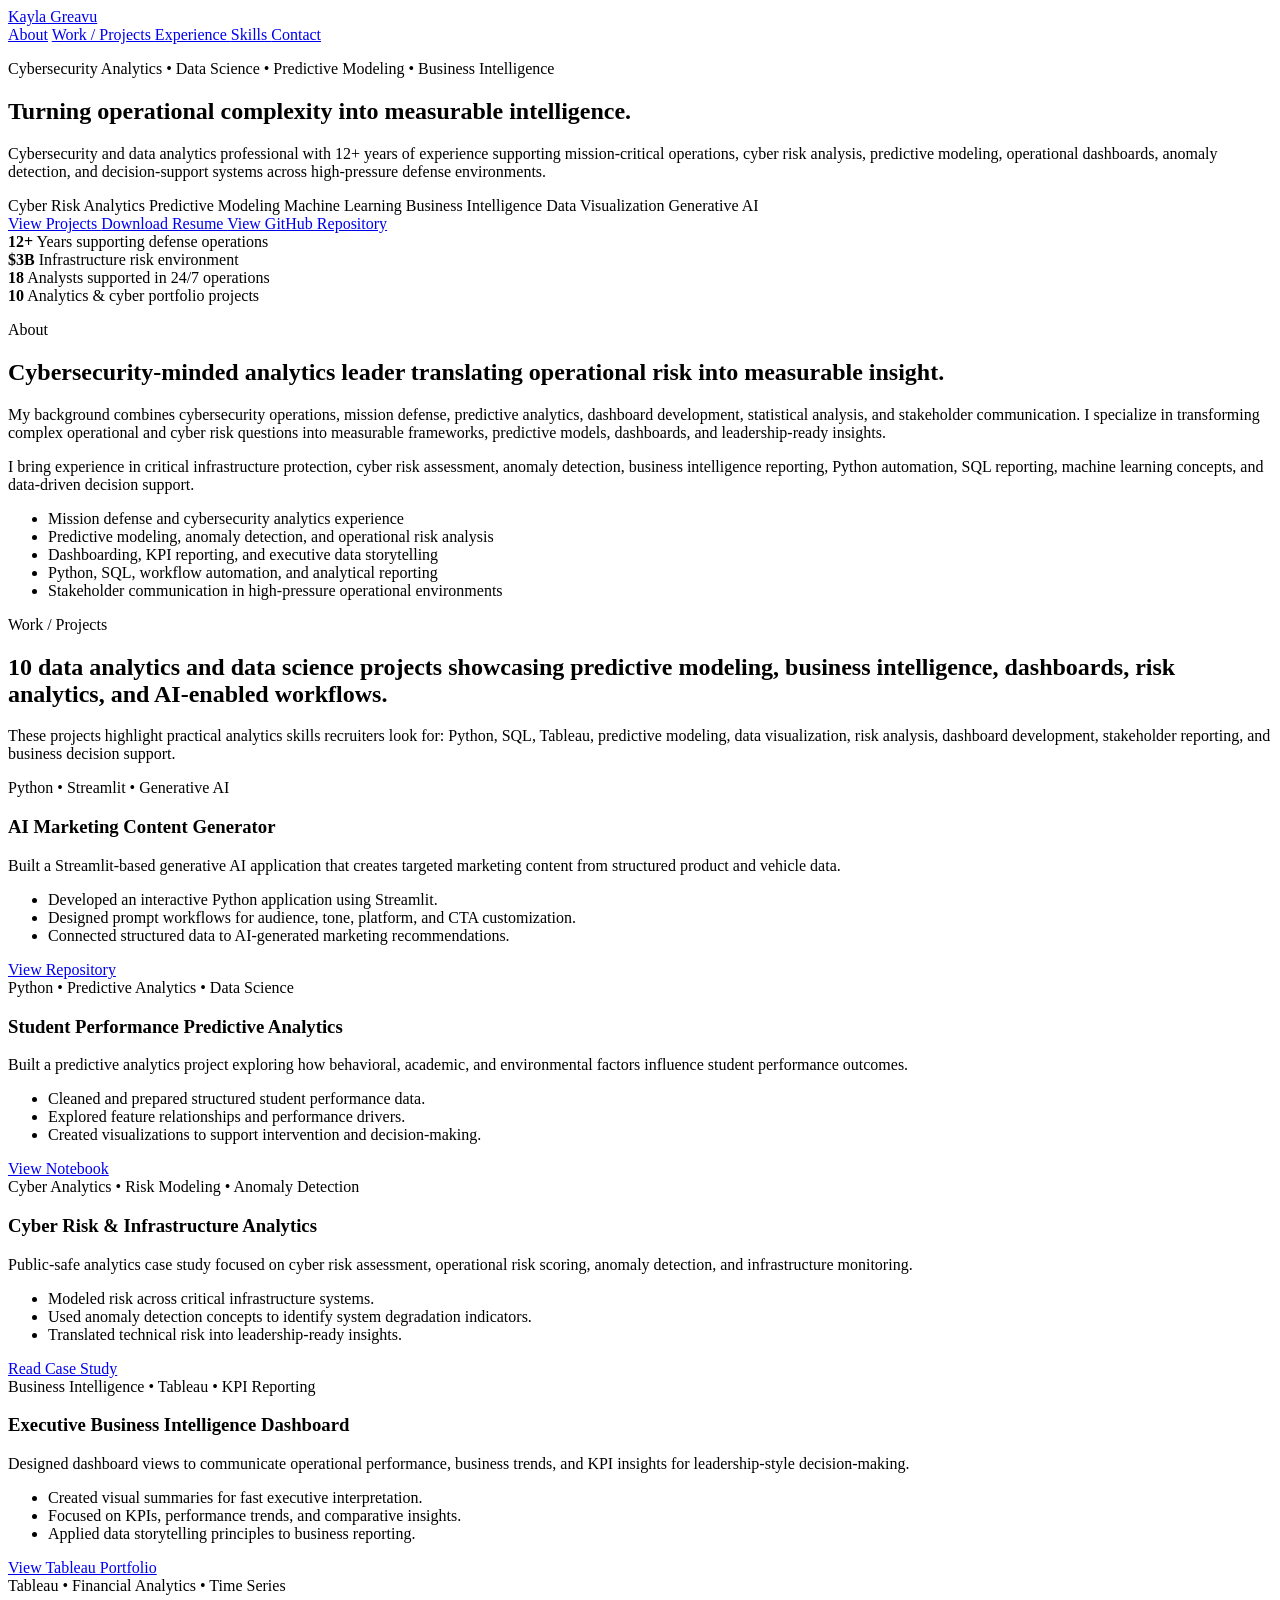
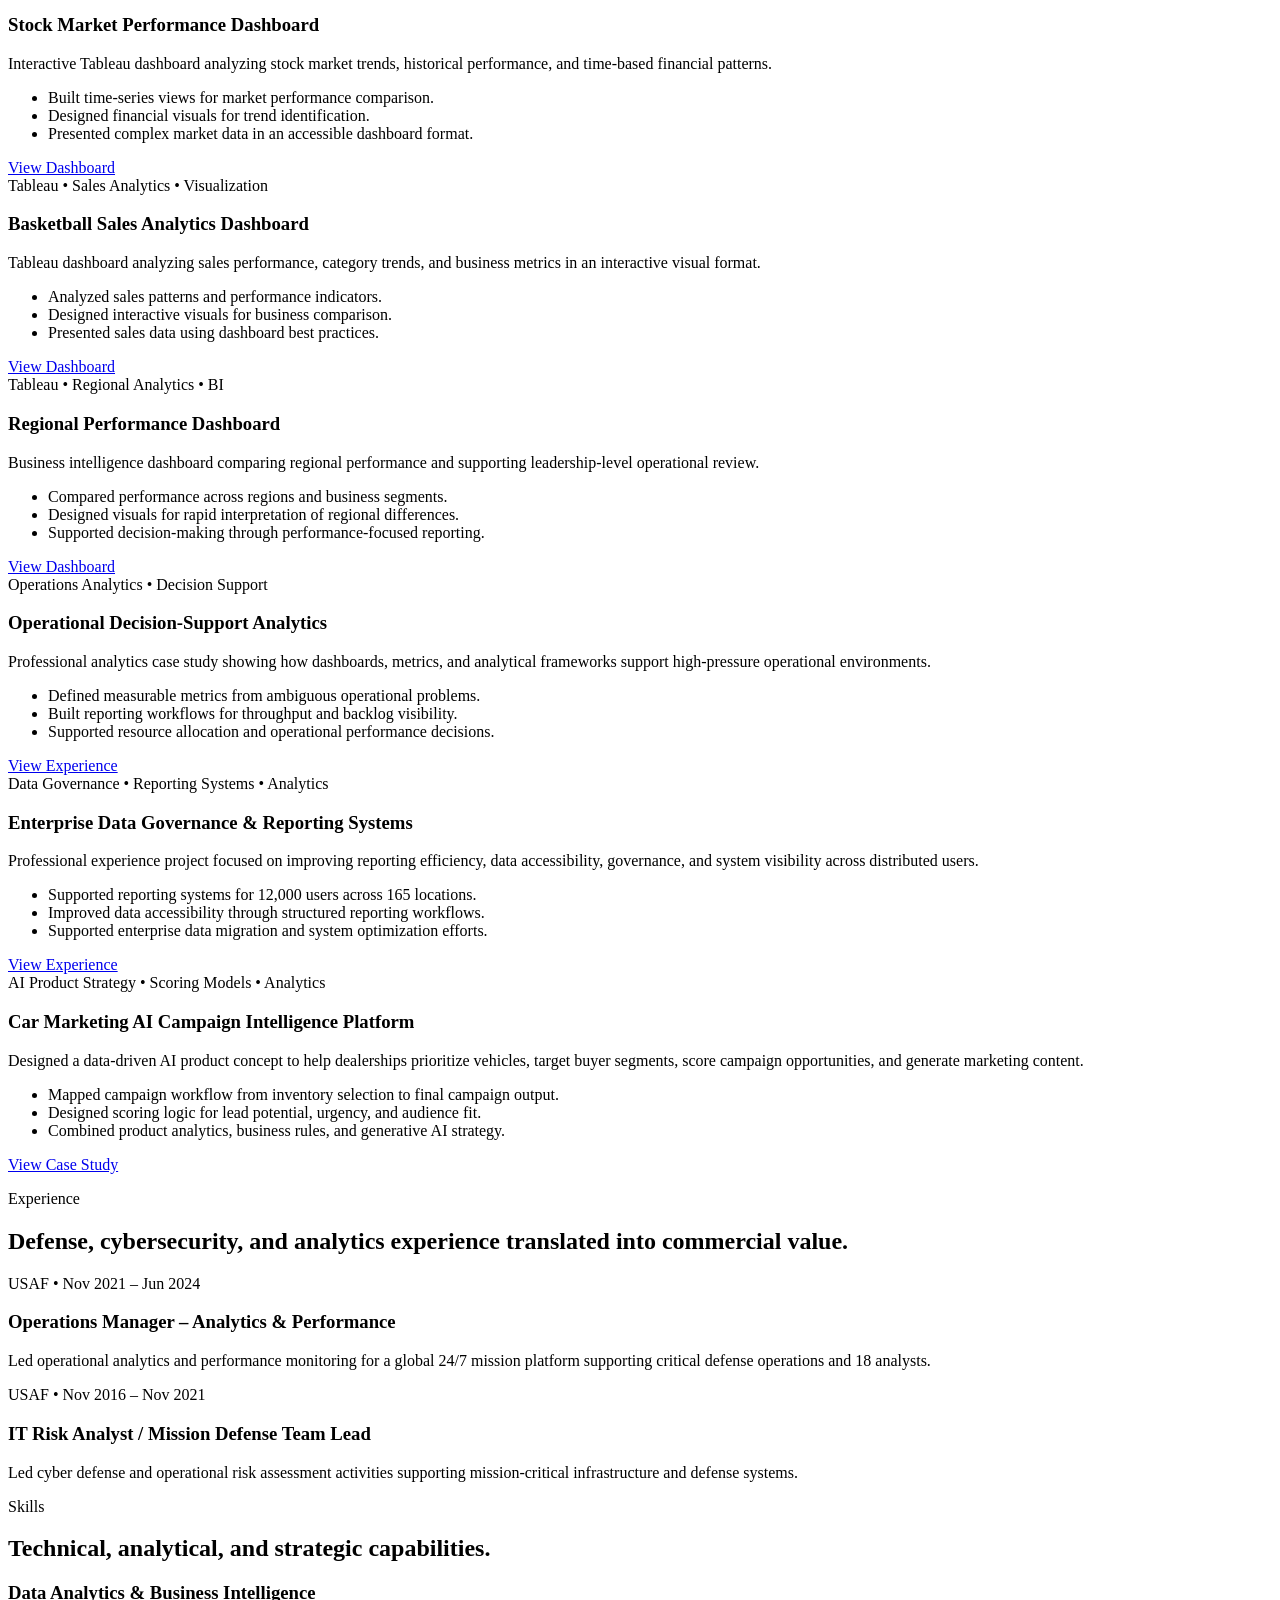
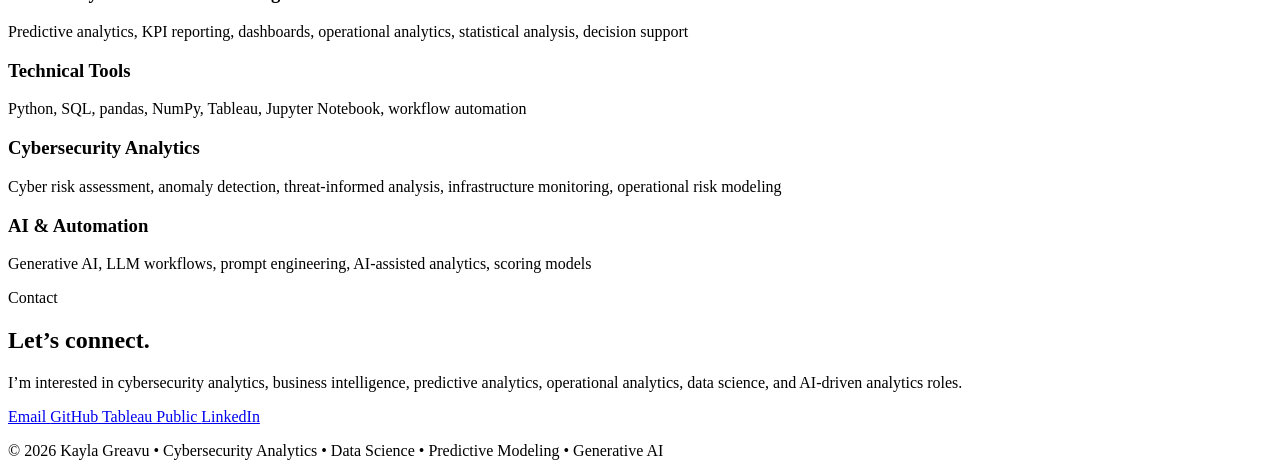
==== commit d2127cec: "Update index.html" ====
--- a/index.html
+++ b/index.html
@@ -75,8 +75,7 @@
           </p>
 
           <h1>
-            Bridging cybersecurity, mission defense,
-            and data analytics into decision-ready intelligence.
+           Turning operational complexity into measurable intelligence.
           </h1>
 
           <p class="hero-copy">
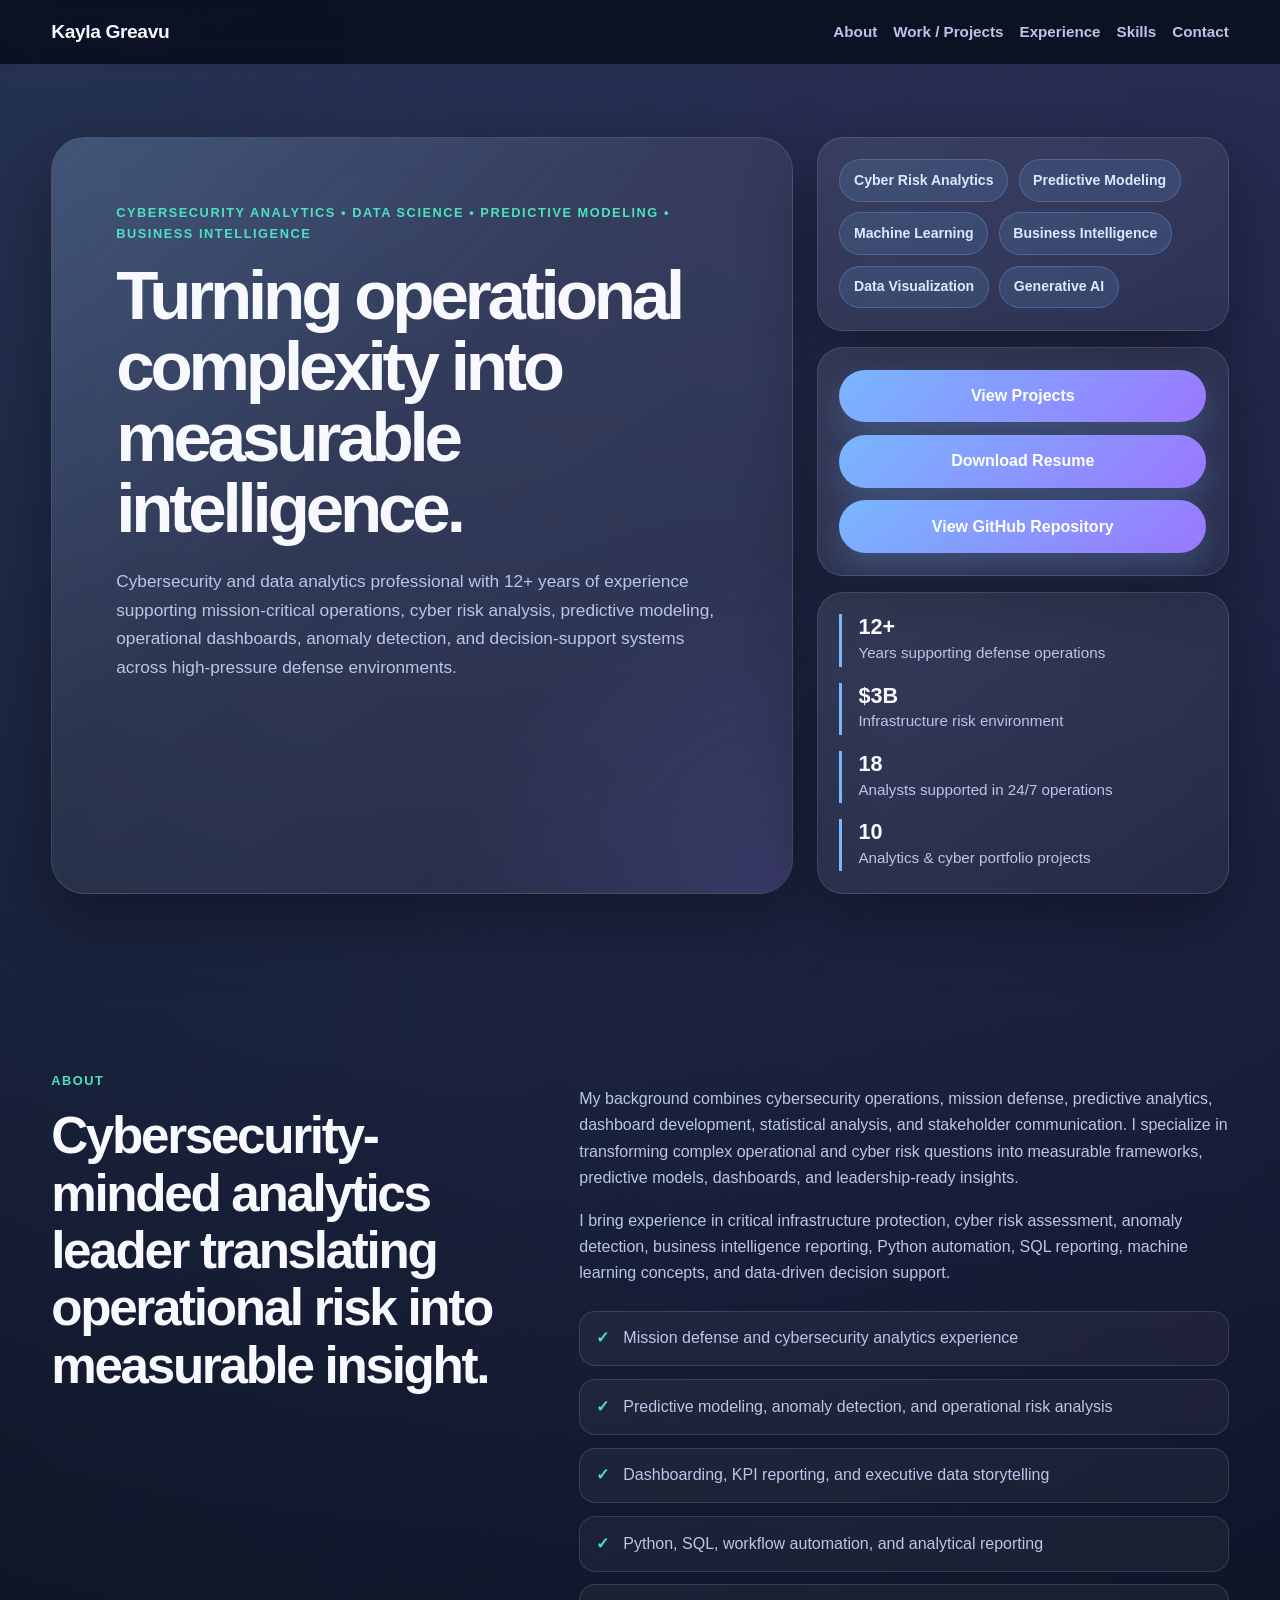
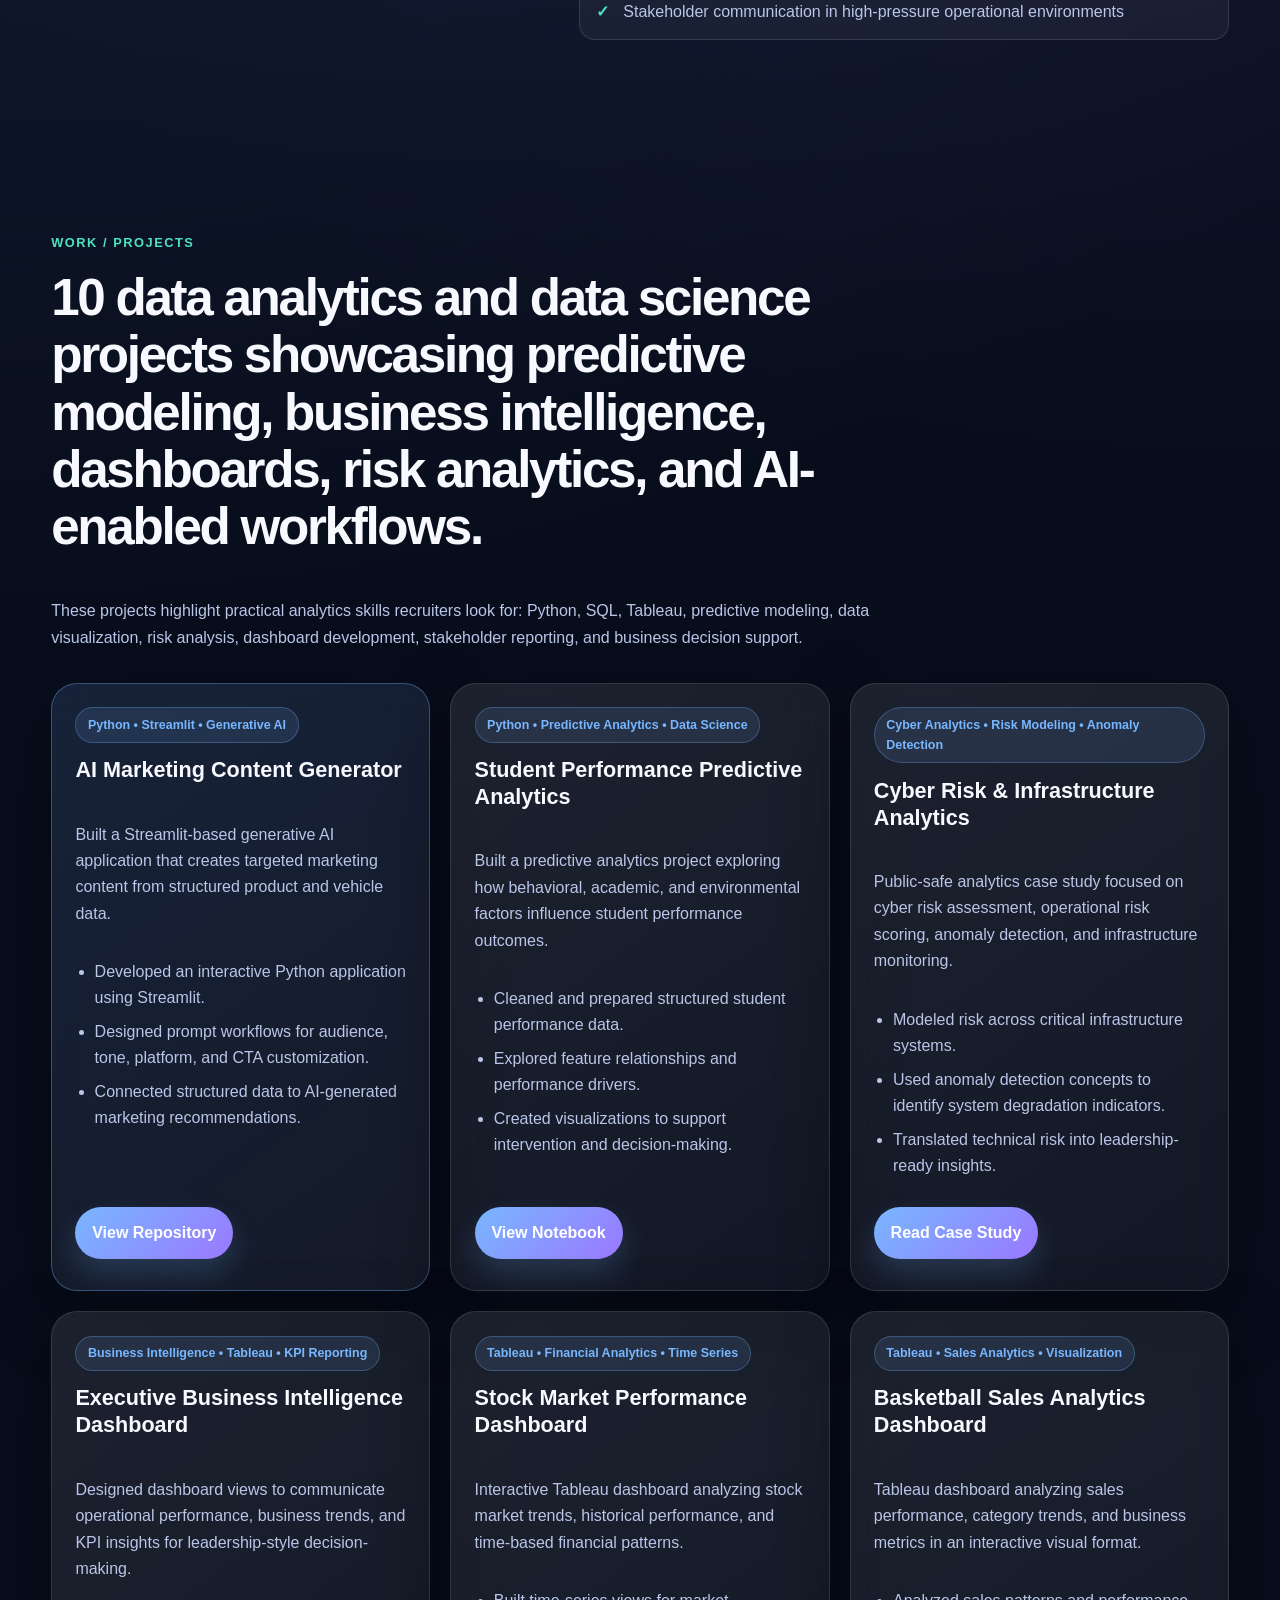
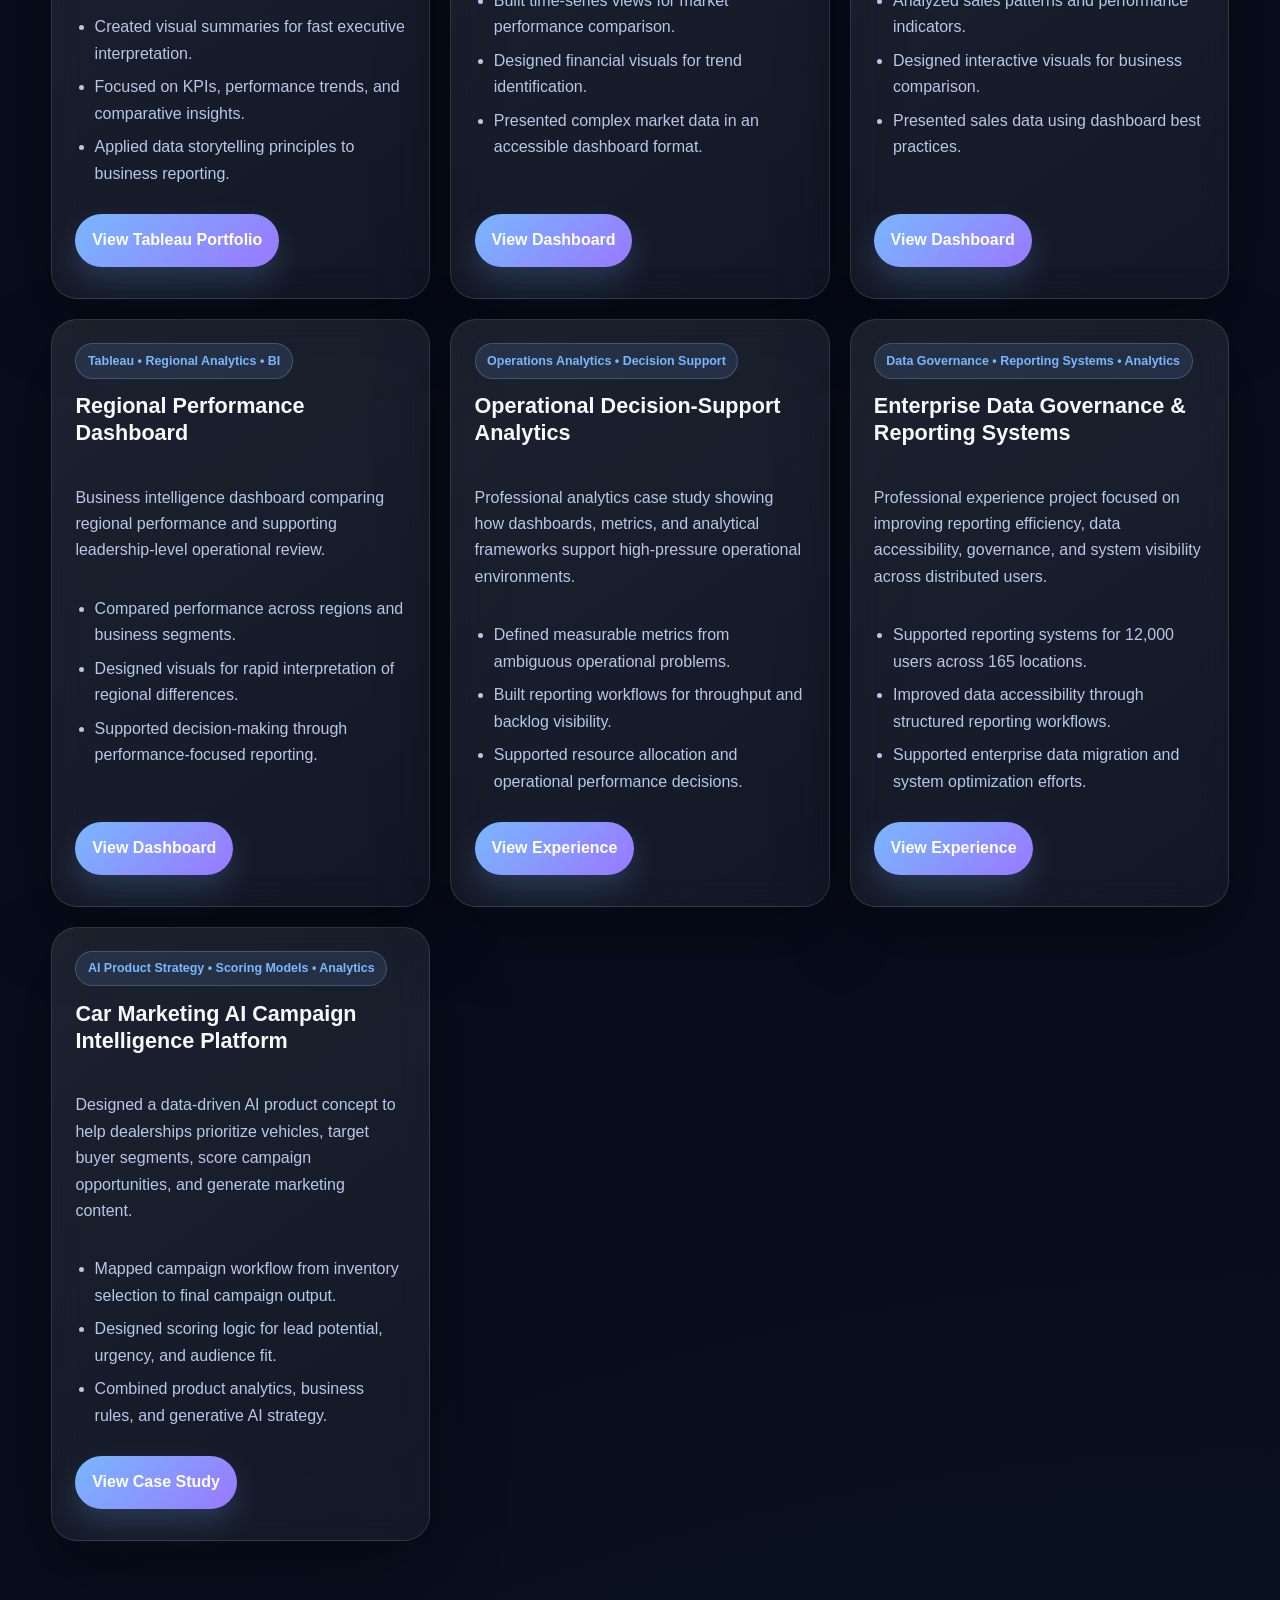
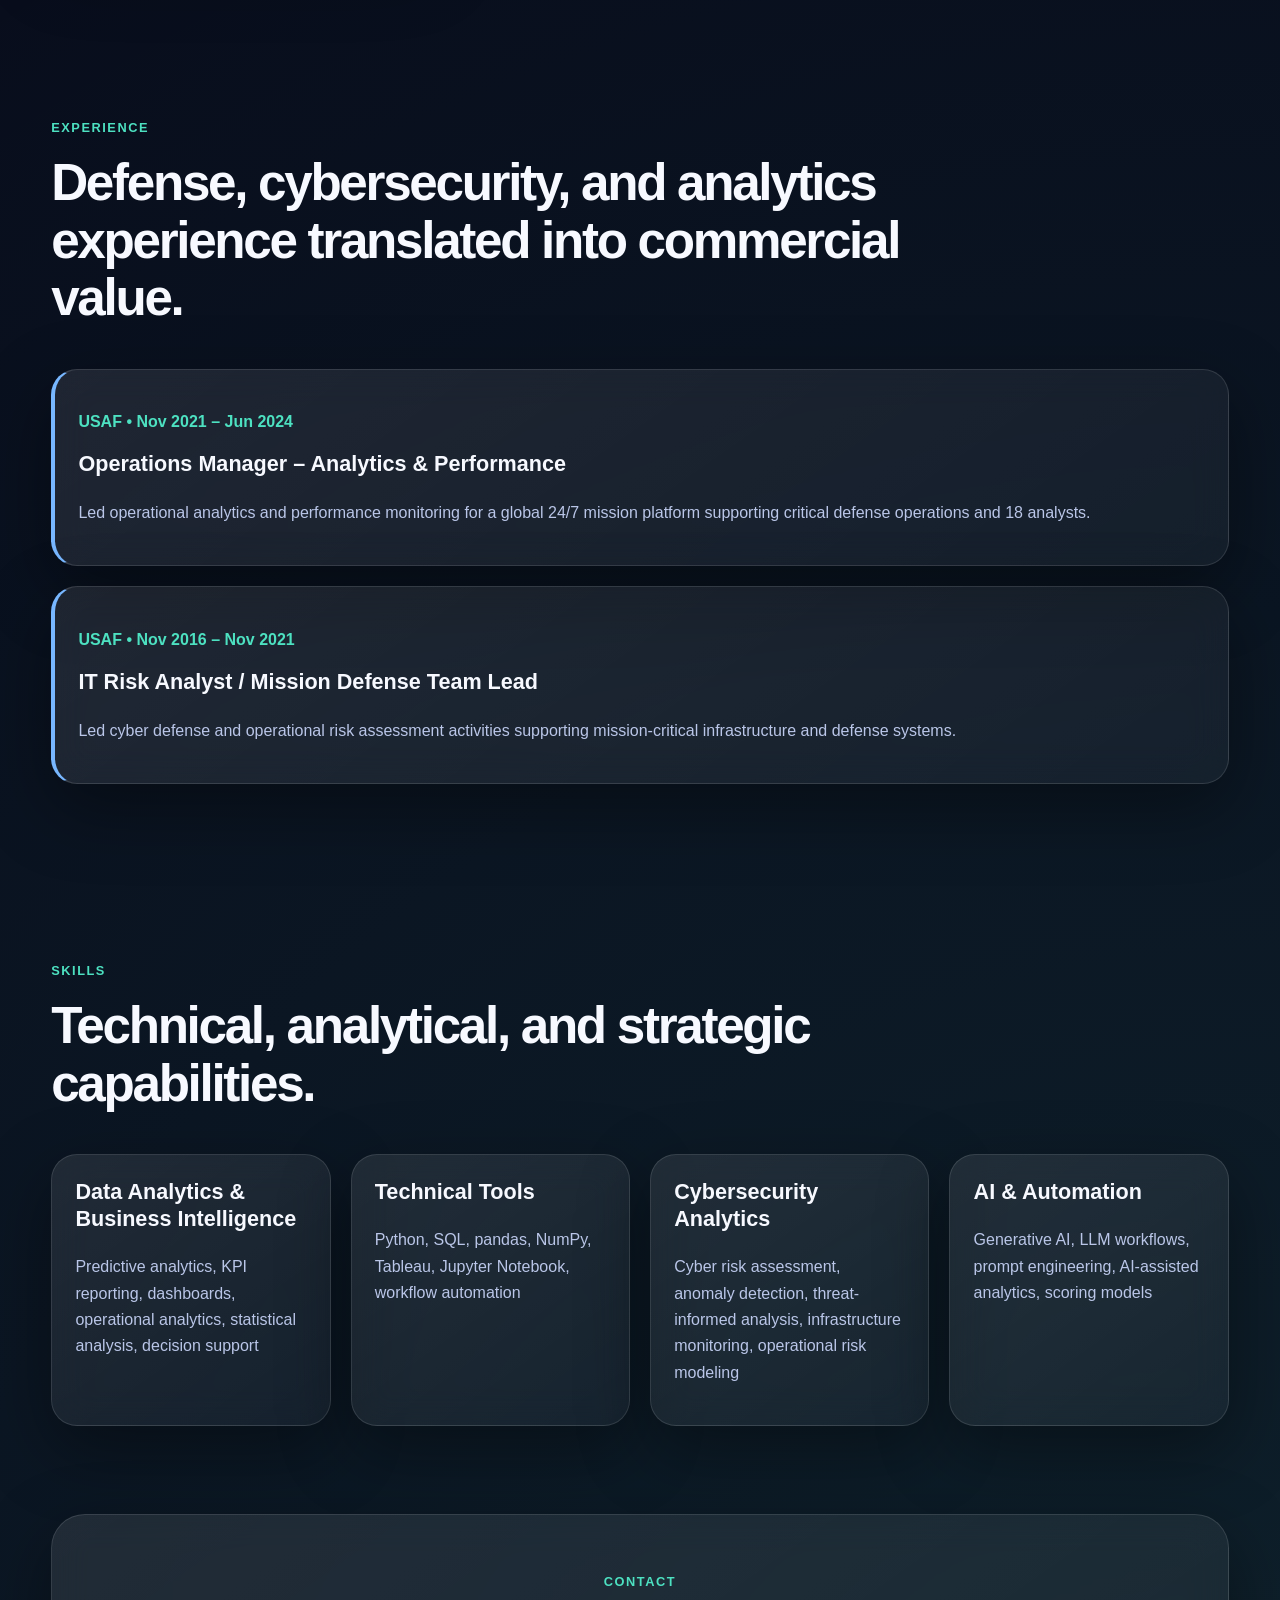
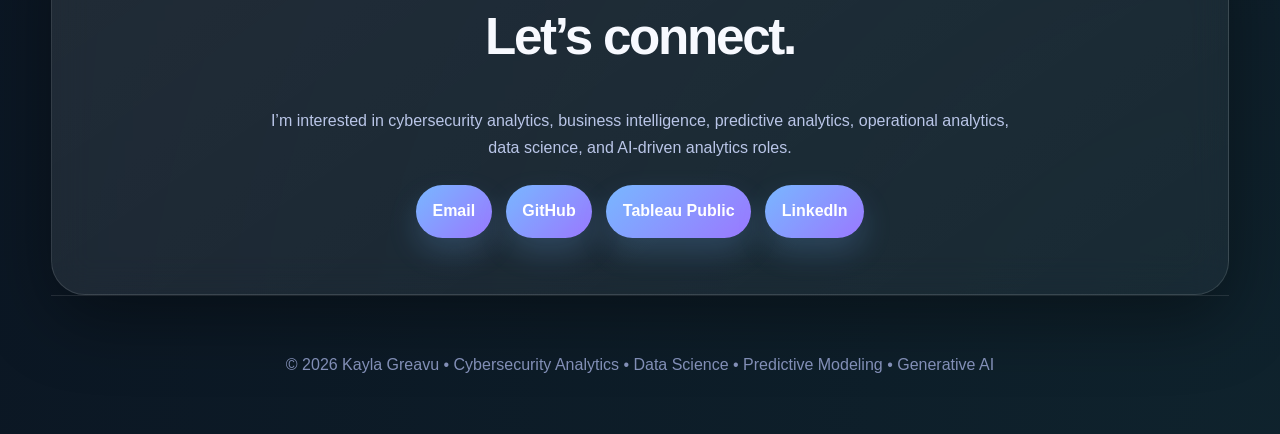
==== commit 522924c9: "Update index.html" ====
--- a/index.html
+++ b/index.html
@@ -13,7 +13,7 @@
     Kayla Greavu | Cybersecurity Analytics & Data Intelligence Portfolio
   </title>
 
-  <link rel="stylesheet" href="assets/css/style.css" />
+  <link rel="stylesheet" href="Assets/CSS/style.css" />
 </head>
 
 <body>
--- a/Assets/CSS/style.css
+++ b/Assets/CSS/style.css
@@ -0,0 +1,482 @@
+:root {
+  --bg: #080d1c;
+  --bg-soft: #0f172f;
+  --bg-card: rgba(255, 255, 255, 0.065);
+  --bg-card-strong: rgba(255, 255, 255, 0.095);
+  --text: #f7f9ff;
+  --muted: #bac6e8;
+  --muted-2: #8794bd;
+  --accent: #78b7ff;
+  --accent-2: #9a78ff;
+  --accent-3: #4de1c1;
+  --border: rgba(255, 255, 255, 0.12);
+  --border-strong: rgba(120, 183, 255, 0.35);
+  --shadow: 0 24px 70px rgba(0, 0, 0, 0.38);
+  --radius: 26px;
+}
+
+* {
+  box-sizing: border-box;
+}
+
+html {
+  scroll-behavior: smooth;
+}
+
+body {
+  margin: 0;
+  font-family: Inter, Arial, Helvetica, sans-serif;
+  background:
+    radial-gradient(circle at top left, rgba(120, 183, 255, 0.18), transparent 32%),
+    radial-gradient(circle at top right, rgba(154, 120, 255, 0.18), transparent 30%),
+    radial-gradient(circle at bottom right, rgba(77, 225, 193, 0.10), transparent 35%),
+    var(--bg);
+  color: var(--text);
+  line-height: 1.65;
+}
+
+a {
+  color: var(--accent);
+}
+
+p {
+  color: var(--muted);
+}
+
+.site-header {
+  position: sticky;
+  top: 0;
+  z-index: 100;
+  background: rgba(8, 13, 28, 0.84);
+  backdrop-filter: blur(18px);
+  border-bottom: 1px solid var(--border);
+}
+
+.navbar {
+  width: min(1180px, 92%);
+  margin: 0 auto;
+  padding: 1rem 0;
+  display: flex;
+  justify-content: space-between;
+  gap: 1.25rem;
+  align-items: center;
+}
+
+.brand {
+  color: var(--text);
+  font-size: 1.2rem;
+  font-weight: 900;
+  text-decoration: none;
+  letter-spacing: -0.02em;
+}
+
+.nav-links {
+  display: flex;
+  flex-wrap: wrap;
+  gap: 1rem;
+}
+
+.nav-links a {
+  color: var(--muted);
+  text-decoration: none;
+  font-weight: 700;
+  font-size: 0.95rem;
+}
+
+.nav-links a:hover {
+  color: var(--accent);
+}
+
+.section-shell {
+  width: min(1180px, 92%);
+  margin: 0 auto;
+  padding: 5.5rem 0;
+}
+
+.hero {
+  padding-top: 4.5rem;
+}
+
+.hero-grid {
+  display: grid;
+  grid-template-columns: minmax(0, 1.35fr) minmax(290px, 0.75fr);
+  gap: 1.5rem;
+  align-items: stretch;
+}
+
+.hero-content,
+.hero-tags,
+.hero-actions,
+.hero-metrics,
+.project-card,
+.skills-grid article,
+.method-grid article,
+.timeline article,
+.accent-section,
+.contact-section {
+  background: linear-gradient(145deg, rgba(255, 255, 255, 0.09), rgba(255, 255, 255, 0.045));
+  border: 1px solid var(--border);
+  box-shadow: var(--shadow);
+  backdrop-filter: blur(18px);
+}
+
+.hero-content {
+  border-radius: 34px;
+  padding: clamp(2rem, 5vw, 4rem);
+  position: relative;
+  overflow: hidden;
+}
+
+.hero-content::before {
+  content: "";
+  position: absolute;
+  inset: 0;
+  background:
+    linear-gradient(135deg, rgba(120, 183, 255, 0.16), transparent 42%),
+    radial-gradient(circle at bottom right, rgba(154, 120, 255, 0.16), transparent 32%);
+  pointer-events: none;
+}
+
+.hero-content > * {
+  position: relative;
+  z-index: 1;
+}
+
+.section-label,
+.eyebrow {
+  color: var(--accent-3);
+  text-transform: uppercase;
+  letter-spacing: 0.12em;
+  font-size: 0.8rem;
+  font-weight: 900;
+  margin: 0 0 1rem;
+}
+
+h1,
+h2,
+h3 {
+  color: var(--text);
+  margin-top: 0;
+}
+
+h1 {
+  font-size: clamp(2.55rem, 5.4vw, 5.1rem);
+  line-height: 1.03;
+  letter-spacing: -0.06em;
+  max-width: 900px;
+  margin-bottom: 1.4rem;
+}
+
+h2 {
+  font-size: clamp(2rem, 4vw, 3.3rem);
+  line-height: 1.12;
+  letter-spacing: -0.045em;
+}
+
+h3 {
+  font-size: 1.35rem;
+  line-height: 1.25;
+}
+
+.hero-copy {
+  max-width: 760px;
+  font-size: 1.08rem;
+  margin-bottom: 0;
+}
+
+.hero-sidebar {
+  display: grid;
+  gap: 1rem;
+}
+
+.hero-tags,
+.hero-actions,
+.hero-metrics {
+  border-radius: 26px;
+  padding: 1.35rem;
+}
+
+.hero-tags {
+  display: flex;
+  flex-wrap: wrap;
+  gap: 0.65rem;
+  align-content: flex-start;
+}
+
+.hero-tags span,
+.tag,
+.timeline span {
+  display: inline-block;
+  border-radius: 999px;
+  font-weight: 800;
+}
+
+.hero-tags span {
+  color: #dce9ff;
+  border: 1px solid rgba(120, 183, 255, 0.28);
+  background: rgba(120, 183, 255, 0.13);
+  padding: 0.55rem 0.85rem;
+  font-size: 0.88rem;
+}
+
+.hero-actions {
+  display: grid;
+  gap: 0.8rem;
+}
+
+.hero-actions a,
+.project-card a,
+.contact-links a {
+  display: inline-flex;
+  justify-content: center;
+  align-items: center;
+  text-decoration: none;
+  border-radius: 999px;
+  padding: 0.82rem 1.05rem;
+  font-weight: 900;
+  color: #ffffff;
+  background: linear-gradient(135deg, var(--accent), var(--accent-2));
+  box-shadow: 0 14px 30px rgba(120, 183, 255, 0.20);
+  transition: transform 0.2s ease, filter 0.2s ease;
+}
+
+.hero-actions a:hover,
+.project-card a:hover,
+.contact-links a:hover {
+  transform: translateY(-2px);
+  filter: brightness(1.08);
+}
+
+.hero-metrics {
+  display: grid;
+  gap: 1rem;
+}
+
+.hero-metric {
+  padding-left: 1rem;
+  border-left: 3px solid var(--accent);
+}
+
+.hero-metric strong {
+  display: block;
+  color: var(--text);
+  font-size: 1.35rem;
+  line-height: 1.2;
+}
+
+.hero-metric span {
+  color: var(--muted);
+  font-size: 0.95rem;
+}
+
+.two-column {
+  display: grid;
+  grid-template-columns: 0.85fr 1.15fr;
+  gap: 3rem;
+  align-items: start;
+}
+
+.check-list {
+  padding-left: 0;
+  list-style: none;
+  display: grid;
+  gap: 0.8rem;
+  margin-top: 1.5rem;
+}
+
+.check-list li {
+  color: var(--muted);
+  background: rgba(255, 255, 255, 0.045);
+  border: 1px solid var(--border);
+  border-radius: 16px;
+  padding: 0.85rem 1rem;
+}
+
+.check-list li::before {
+  content: "✓";
+  color: var(--accent-3);
+  font-weight: 900;
+  margin-right: 0.6rem;
+}
+
+.section-heading {
+  max-width: 900px;
+  margin-bottom: 2rem;
+}
+
+.project-grid,
+.skills-grid,
+.method-grid {
+  display: grid;
+  gap: 1.25rem;
+}
+
+.project-grid {
+  grid-template-columns: repeat(auto-fit, minmax(285px, 1fr));
+}
+
+.project-card,
+.skills-grid article,
+.method-grid article,
+.timeline article {
+  border-radius: var(--radius);
+  padding: 1.45rem;
+}
+
+.project-card {
+  display: flex;
+  flex-direction: column;
+}
+
+.project-card.featured {
+  border-color: var(--border-strong);
+  background:
+    linear-gradient(145deg, rgba(120, 183, 255, 0.13), rgba(255, 255, 255, 0.055));
+}
+
+.project-card p,
+.skills-grid p,
+.method-grid p,
+.timeline p {
+  margin-bottom: 1rem;
+}
+
+.project-card ul {
+  padding-left: 1.2rem;
+  color: var(--muted);
+  margin-bottom: 1.25rem;
+}
+
+.project-card li {
+  margin-bottom: 0.45rem;
+}
+
+.project-card a {
+  width: fit-content;
+  margin-top: auto;
+  margin-right: 0.5rem;
+  margin-bottom: 0.5rem;
+}
+
+.tag {
+  width: fit-content;
+  color: var(--accent);
+  border: 1px solid rgba(120, 183, 255, 0.28);
+  background: rgba(120, 183, 255, 0.12);
+  padding: 0.4rem 0.72rem;
+  font-size: 0.78rem;
+  margin-bottom: 0.9rem;
+}
+
+.accent-section {
+  border-radius: 34px;
+  padding: clamp(2rem, 5vw, 3.5rem);
+  border-color: rgba(77, 225, 193, 0.24);
+}
+
+.method-grid {
+  grid-template-columns: repeat(auto-fit, minmax(220px, 1fr));
+  margin-top: 2rem;
+}
+
+.timeline {
+  display: grid;
+  gap: 1.25rem;
+}
+
+.timeline article {
+  border-left: 4px solid var(--accent);
+}
+
+.date {
+  color: var(--accent-3);
+  font-weight: 900;
+  margin-bottom: 0.5rem;
+}
+
+.timeline span {
+  color: #dce9ff;
+  border: 1px solid rgba(120, 183, 255, 0.25);
+  background: rgba(120, 183, 255, 0.10);
+  padding: 0.38rem 0.7rem;
+  font-size: 0.78rem;
+  margin-right: 0.4rem;
+  margin-bottom: 0.4rem;
+}
+
+.skills-grid {
+  grid-template-columns: repeat(auto-fit, minmax(250px, 1fr));
+}
+
+.contact-section {
+  border-radius: 34px;
+  padding: clamp(2rem, 5vw, 3.5rem);
+  text-align: center;
+}
+
+.contact-section p {
+  margin-left: auto;
+  margin-right: auto;
+  max-width: 760px;
+}
+
+.contact-links {
+  display: flex;
+  justify-content: center;
+  flex-wrap: wrap;
+  gap: 0.85rem;
+  margin-top: 1.5rem;
+}
+
+footer {
+  width: min(1180px, 92%);
+  margin: 0 auto;
+  padding: 2.5rem 0;
+  color: var(--muted-2);
+  text-align: center;
+  border-top: 1px solid var(--border);
+}
+
+footer p {
+  color: var(--muted-2);
+}
+
+@media (max-width: 960px) {
+  .hero-grid,
+  .two-column {
+    grid-template-columns: 1fr;
+  }
+
+  .section-shell {
+    padding: 4rem 0;
+  }
+
+  .hero {
+    padding-top: 3rem;
+  }
+}
+
+@media (max-width: 720px) {
+  .navbar {
+    align-items: flex-start;
+    flex-direction: column;
+  }
+
+  .nav-links {
+    gap: 0.75rem;
+  }
+
+  h1 {
+    font-size: 2.55rem;
+  }
+
+  .hero-content,
+  .accent-section,
+  .contact-section {
+    border-radius: 24px;
+  }
+
+  .project-grid {
+    grid-template-columns: 1fr;
+  }
+}
